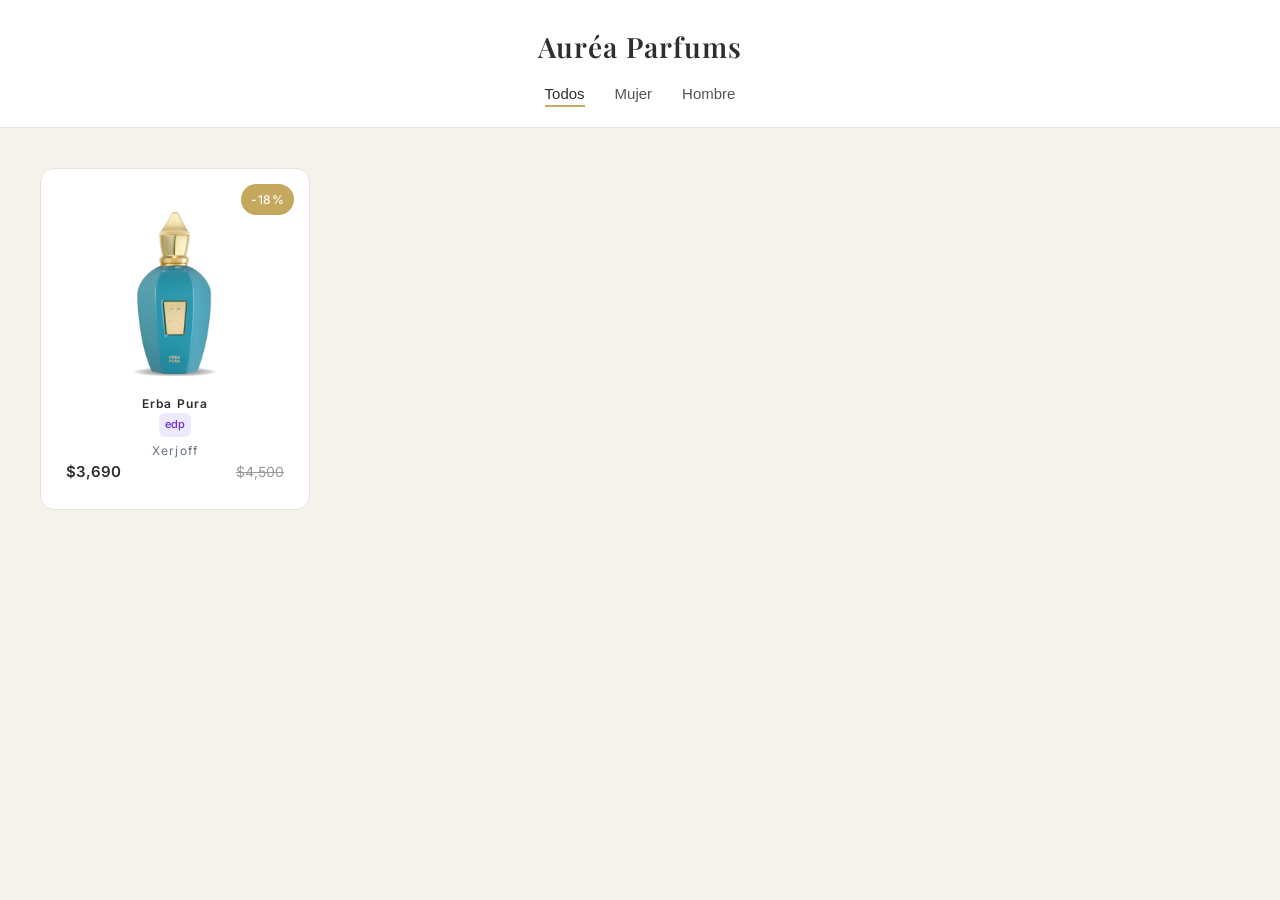
==== index.html @ f48a86f5 ":memo:Primer despliegue" ====
<!DOCTYPE html>
<html lang="es">
<head>
    <meta charset="UTF-8">
    <meta name="viewport" content="width=device-width, initial-scale=1.0">
    <title>Auréa Parfums</title>

    <!-- Google Fonts -->
    <link href="https://fonts.googleapis.com/css2?family=Playfair+Display:wght@500;600&family=Inter:wght@300;400;500&display=swap" rel="stylesheet">

    <link rel="stylesheet" href="style.css">
</head>
<body>

    <!-- NAVBAR -->
    <header class="navbar">
        <div class="logo">
            <h1>Auréa Parfums</h1>
        </div>

        <nav class="filters">
            <button class="filter-btn active" data-filter="all">Todos</button>
            <button class="filter-btn" data-filter="mujer">Mujer</button>
            <button class="filter-btn" data-filter="hombre">Hombre</button>
        </nav>
    </header>

    <!-- CONTENIDO PRINCIPAL -->
    <main class="container">

        <section class="perfume-grid" id="perfumeGrid">

            <!-- Card ejemplo (luego se generarán dinámicamente) -->
            <a href="perfume.html?id=1" class="perfume-card" data-genero="mujer">
                
                <div class="image-container">
                    <img src="assets/img/ejemplo.png" alt="Nombre del perfume">
                </div>

                <div class="perfume-info">
                    <h3 class="perfume-name">Erba Pura</h3>

                    <div class="price-container">
                        <span class="final-price">$3,690</span>
                        <span class="original-price">$4,500</span>
                    </div>
                </div>
            </a>
        </section>
    </main>

    <button id="adminToggle" class="admin-toggle">+</button>

    <div id="adminModal" class="admin-modal">
        <div class="admin-modal-content">
            <span class="close-admin">&times;</span>
            <h4>AGREGAR PERFUME</h4>

            <form id="adminForm">

            <!-- ===== BLOQUE CAMPOS PRINCIPALES ===== -->
            <div class="admin-top-grid">

                <input type="text" id="adminMarca" placeholder="Marca" required>

                <input type="text" id="adminNombre" placeholder="Nombre del perfume" required>

                <select id="adminSubtitulo">
                    <option value="">Sin subtítulo</option>
                    <option value="EDT">Eau de Toilette</option>
                    <option value="EDP">Eau de Parfum</option>
                    <option value="Parfum">Parfum</option>
                    <option value="Intense">Intense</option>
                </select>

                <div class="admin-image-field">
                    <label>Imagen del perfume</label>

                    <button type="button" id="openImageSelector" class="image-select-btn">
                        Seleccionar imagen
                    </button>

                    <div id="selectedImagePreview" class="selected-image-preview"></div>

                    <input type="hidden" id="adminImagen" required>
                </div>

                <div id="imageSelectorModal" class="image-selector-modal">
                    <div class="image-selector-content">
                        <span class="close-image-selector">&times;</span>
                        <h4>Seleccionar Imagen</h4>
                        <div id="adminImageGrid" class="admin-image-grid"></div>
                    </div>
                </div>



                <select id="adminGenero" required>
                    <option value="mujer">Mujer</option>
                    <option value="hombre">Hombre</option>
                    <option value="unisex">Unisex</option>
                </select>

                <input type="number" id="adminPrecioOriginal" placeholder="Precio original" required>

                <input type="number" id="adminPrecioFinal" placeholder="Precio descuento" required>

                <input type="text" id="adminDescuento" placeholder="% descuento" readonly>

            </div>


            <!-- ===== BLOQUE NOTAS ===== -->
            <div class="admin-notas-block">

                <div class="notas-admin-section">
                    <h3>Notas de Salida</h3>
                    <div class="tag-container" data-tipo="salida"></div>
                    <input type="text" class="tag-input" data-tipo="salida" placeholder="Buscar nota...">
                    <div class="tag-dropdown" data-tipo="salida"></div>
                </div>

                <div class="notas-admin-section">
                    <h3>Notas de Corazón</h3>
                    <div class="tag-container" data-tipo="corazon"></div>
                    <input type="text" class="tag-input" data-tipo="corazon" placeholder="Buscar nota...">
                    <div class="tag-dropdown" data-tipo="corazon"></div>
                </div>

                <div class="notas-admin-section">
                    <h3>Notas de Fondo</h3>
                    <div class="tag-container" data-tipo="fondo"></div>
                    <input type="text" class="tag-input" data-tipo="fondo" placeholder="Buscar nota...">
                    <div class="tag-dropdown" data-tipo="fondo"></div>
                </div>

            </div>


            <!-- ===== BLOQUE USO ===== -->
            <div class="uso-admin-section">
                <h4>Cuándo usarlo</h4>
                <div class="uso-admin-grid" id="usoAdminGrid"></div>
            </div>

            <button type="submit">Guardar</button>

        </form>

        </div>
    </div>

    <script src="data/iconsUso.js"></script>
    <script src="data/notas.js"></script>
    <script src="data/perfumes.js"></script>
    <script src="data/imagenes.js"></script>
    <script src="script.js"></script>

</body>
</html>
---- style.css ----
/* ===== RESET BÁSICO ===== */
* {
    margin: 0;
    padding: 0;
    box-sizing: border-box;
}

body {
    font-family: 'Inter', sans-serif;
    background-color: #F5F1EB;
    color: #2E2E2E;
    line-height: 1.6;
}

/* ===== NAVBAR ===== */
.navbar {
    background-color: #FFFFFF;
    padding: 25px 0;
    text-align: center;
    border-bottom: 1px solid #E8E2D9;
}

.logo h1 {
    font-family: 'Playfair Display', serif;
    font-weight: 600;
    font-size: 28px;
    letter-spacing: 1px;
    margin-bottom: 15px;
}

/* ===== FILTROS ===== */
.filters {
    display: flex;
    justify-content: center;
    gap: 30px;
}

.filter-btn {
    background: none;
    border: none;
    font-size: 15px;
    font-weight: 400;
    color: #555;
    cursor: pointer;
    position: relative;
    transition: all 0.3s ease;
}

.filter-btn::after {
    content: "";
    position: absolute;
    width: 0%;
    height: 1.5px;
    left: 0;
    bottom: -5px;
    background-color: #C6A75E;
    transition: width 0.3s ease;
}

.filter-btn:hover::after,
.filter-btn.active::after {
    width: 100%;
}

.filter-btn.active {
    color: #2E2E2E;
}

/* ===== CONTENEDOR PRINCIPAL ===== */
.container {
    max-width: 1400px;
    margin: 40px 0px 90px 0px;
    padding: 0 40px;
}

/* ===== GRID ===== */
.perfume-grid {
    display: grid;
    grid-template-columns: repeat(4, 1fr);
    gap: 40px;
}

/* ===== CARD ===== */
.perfume-card {
    background-color: #FFFFFF;
    border: 1px solid #E8E2D9;
    border-radius: 14px;
    text-decoration: none;
    color: inherit;
    padding: 25px;
    transition: all 0.3s ease;
    display: flex;
    flex-direction: column;
    justify-content: space-between;
    
}
.perfume-card {
    position: relative;
}
/* ===== ETIQUETA DESCUENTO ===== */

.discount-badge {
    position: absolute;
    top: 15px;
    right: 15px;
    background-color: #C6A75E;
    color: white;
    font-size: 12px;
    font-weight: 500;
    padding: 6px 10px;
    border-radius: 20px;
    letter-spacing: 0.5px;
}

.perfume-card:hover {
    transform: translateY(-5px);
    box-shadow: 0 10px 25px rgba(0, 0, 0, 0.05);
}

/* ===== IMAGEN ===== */
.image-container {
    display: flex;
    justify-content: center;
    align-items: center;
    margin-bottom: 0px;
    height: 200px;
}

.image-container img {
    max-height: 100%;
    max-width: 100%;
    object-fit: contain;
}

/* ===== INFO ===== */
.perfume-info {
    text-align: center;
}

.perfume-name {
    font-family: 'Inter',san serif;
    font-size: 12px;
    margin-bottom: 0px;
    letter-spacing: 1.2px;
}

/* ===== PRECIOS ===== */
.price-container {
    display: flex;
    justify-content: space-between;
    align-items: center;
    font-size: 15px;
}

.final-price {
    font-weight: 600;
    color: #2E2E2E;
}

.original-price {
    text-decoration: line-through;
    color: #999;
    font-size: 14px;
}

/* ===== RESPONSIVE ===== */

/* Tablet */
@media (max-width: 1024px) {
    .perfume-grid {
        grid-template-columns: repeat(2, 1fr);
    }
}

/* Celular */
@media (max-width: 600px) {
    .container {
        padding: 0 20px;
    }

    .perfume-grid {
        grid-template-columns: repeat(2, 1fr);
        gap: 20px;
    }

    .image-container {
        height: 160px;
    }
}

/* ===== DETALLE PERFUME ===== */

/* ===== NUEVO LAYOUT DETALLE ===== */

.detail-layout {
    display: grid;
    grid-template-columns: 1fr 1.2fr;
    gap: 10px;
    align-items: start;
}

/* Columna izquierda */
.detail-left {
    display: flex;
    flex-direction: column;
    align-items: center;
}

/* Imagen */
.detail-image img {
    max-width: 100%;
    max-height: 420px;
    object-fit: contain;
}

/* Nombre y precio debajo */
.detail-basic {
    text-align: center;
    margin-top: 30px;
}
.detail-main-line {
    display: flex;
    align-items: center;
    gap: 12px;
    justify-content: center;
}

.detail-sub {
    font-size: 13px;
    padding: 4px 8px;
    border-radius: 8px;
    background: #EDE9FE;
    color: #6D28D9;
    font-weight: 500;
}

.detail-brand {
    font-size: 14px;
    color: #6B7280;
    margin-top: 6px;
    letter-spacing: 1.1px;
}

.detail-basic h2 {
    font-family: 'Inter', sans-serif;
    font-size: 24px;
    margin-bottom: 3px;
    letter-spacing: 1.1px;
}

.detail-prices {
    display: flex;
    justify-content: center;
    gap: 15px;
}

/* Columna derecha */
.detail-right {
    display: flex;
    flex-direction: column;
}

@media (max-width: 1024px) {
    .detail-layout {
        grid-template-columns: 1fr;
        gap: 10px;
    }

    .detail-left {
        align-items: center;
    }
}

.detail-image {
    display: flex;
    justify-content: center;
}

.detail-image img {
    max-width: 100%;
    max-height: 450px;
    object-fit: contain;
}

.detail-info h2 {
    font-family: 'Playfair Display', serif;
    font-size: 28px;
    margin-bottom: 20px;
}

.detail-prices {
    display: flex;
    align-items: center;
    gap: 10px;
    margin-bottom: 0px;
}

.detail-final {
    font-size: 24px;
    font-weight: 600;
}

.detail-original {
    text-decoration: line-through;
    color: #999;
    font-weight: 600;
    margin-top: 10px;
}

.detail-discount {
    color: #C6A75E;
    font-weight: 500;
    margin-top: 10px;
    margin-bottom: 0px;
}

.detail-section {
    margin-top: 0px;
}

.detail-section h4 {
    display: flex;
    align-items: center;
    justify-content: center;
    text-align: center;
    gap: 5px;

    font-family: 'Inter', sans-serif;
    font-weight: 600;
    font-size: 14px;
    letter-spacing: 2px;
    text-transform: uppercase;
    color: #2E2E2E;

    margin: 25px 0 10px 0;
}

/* Base líneas */
.detail-section h4::before,
.detail-section h4::after {
    content: "";
    flex: 0 0 120px;
    height: 5px;
    position: relative;
}

/* LADO IZQUIERDO */
.detail-section h4::before {
    background: linear-gradient(
        to left,
        #C6A75E,
        rgba(198, 167, 94, 0)
    );

    clip-path: polygon(
        0% 50%,   /* punta */
        100% 0%,
        100% 0%,
        100% 100%,
        10% 100%
    );
}

/* LADO DERECHO */
.detail-section h4::after {
    background: linear-gradient(
        to right,
        #C6A75E,
        rgba(198, 167, 94, 0)
    );

    clip-path: polygon(
        100% 50%,  /* punta */
        0% 0%,
        0% 0%,
        0% 100%,
        90% 100%
    );

}



/* RESPONSIVE DETALLE */

@media (max-width: 1024px) {
    .detail-grid {
        grid-template-columns: 1fr;
        gap: 40px;
    }

    .detail-image img {
        max-height: 350px;
    }
}

/* ===== ADMIN ===== */

.admin-form-container {
    max-width: 600px;
    margin: auto;
    background: #FFFFFF;
    padding: 40px;
    border-radius: 14px;
    border: 1px solid #E8E2D9;
}

.admin-form {
    display: flex;
    flex-direction: column;
    gap: 20px;
}

.form-group {
    display: flex;
    flex-direction: column;
    gap: 8px;
}

.form-group label {
    font-size: 14px;
    color: #555;
}

.form-group input,
.form-group select {
    padding: 10px;
    border-radius: 8px;
    border: 1px solid #DDD;
    font-family: 'Inter', sans-serif;
}

.admin-btn {
    margin-top: 10px;
    padding: 12px;
    background-color: #C6A75E;
    border: none;
    border-radius: 8px;
    color: white;
    font-weight: 500;
    cursor: pointer;
    transition: 0.3s ease;
}

.admin-btn:hover {
    opacity: 0.85;
}

.admin-card-controls {
    position: absolute;
    top: 8px;
    right: 8px;
    display: flex;
    gap: 6px;
}

.admin-card-controls button {
    background: rgba(0,0,0,0.6);
    color: white;
    border: none;
    border-radius: 6px;
    padding: 4px 6px;
    cursor: pointer;
    font-size: 12px;
    transition: 0.2s ease;
}

.admin-card-controls button:hover {
    background: #8B5CF6;
}

/*==============  IMAGENES EN EL SELECTOR DE AGREGAR PERFUME  =============*/


.admin-image-item {
    border: 2px solid transparent;
    border-radius: 12px;
    overflow: hidden;
    cursor: pointer;
    transition: 0.2s ease;
}

.admin-image-item img {
    width: 100%;
    height: 90px;
    object-fit: contain;
    background: #F9FAFB;
    padding: 0px 3px 0 3px;
}

.admin-image-item:hover {
    transform: scale(1.05);
}

.admin-image-item.selected {
    border: 2px solid #8B5CF6;
}
.admin-image-field {
    grid-column: span 3;
    display: flex;
    flex-direction: column;
    gap: 10px;
}

.image-select-btn {
    padding: 10px 20px;
    border-radius: 8px;
    border: 1px solid #C084FC;
    background: white;
    cursor: pointer;
    transition: 0.2s ease;
}

.image-select-btn:hover {
    background: #F3E8FF;
}

.selected-image-preview img {
    height: 80px;
    object-fit: contain;
    margin-top: 5px;
}

/* Modal selector */
.image-selector-modal {
    display: none;
    position: fixed;
    inset: 0;
    background: rgba(0,0,0,0.6);
    justify-content: center;
    align-items: center;
    z-index: 1000;
}

.image-selector-content {
    background: white;
    padding: 30px;
    width: 700px;
    max-width: 95%;
    border-radius: 16px;
    max-height: 80vh; 
}


.admin-image-grid {
    display: grid;
    grid-template-columns: repeat(auto-fill, minmax(100px, 1fr));
    margin-top: 15px;
    overflow-y: auto;       /* scroll vertical */
    max-height: 60vh;       /* altura interna */
    padding-right: 6px;     /* espacio para scrollbar */
}


.admin-image-item {
    border: 2px solid transparent;
    border-radius: 12px;
    overflow: hidden;
    cursor: pointer;
    text-align: center;
}

.admin-image-item img {
    width: 100%;
    height: 90px;
    object-fit: contain;
}

.admin-image-item span {
    font-size: 11px;
    display: block;
    margin-bottom: 5px;
}

.admin-image-item.selected {
    border-color: #8B5CF6;
}


/* ===== NOTAS GRID ===== */

.notes-grid {
    display: flex;
    flex-wrap: wrap;
    gap: 0px;
    margin-top: 0px;
    justify-content: center;
}


.note-item {
    display: inline-flex;
    flex-direction: column;
    align-items: center;
    gap: 8px;
    padding: 5px;
}

.note-item img {
    width: 50px;
    height: 50px;
    object-fit: contain;
    border-radius: 10%;
    border: 1px solid transparent;
    transition: all 0.3s ease;
    box-shadow: 0 2px 5px rgba(12, 12, 12, 0.26);
}

.note-item span {
    font-size: 13px;
    color: #555;
}

/* Hover elegante solo en la imagen */
.note-item img:hover {
    border: 1px solid #f0ac54;
    transform: scale(1.08); 
}
.note-item img:hover + span {
    color: #f0ac54;
}

/* ===== CUANDO USARLO CON BARRA ===== */

.uso-grid {
    display: flex;
    flex-wrap: wrap;
    gap: 15px 0px;
    margin-top: 20px;
    justify-content: center;
}

.uso-item {
    display: flex;
    flex-direction: column;
    align-items: center;
    gap: 6px;
    width: 70px;
}


/* Texto */
.uso-item span {
    font-size: 12px;
    color: #474747;
}

/* Barra */
.uso-bar {
    width: 69%;
    height: 7.9px;
    background: #cccccc;
    border-radius: 10px;
    overflow: hidden;
}

.uso-fill {
    height: 100%;
    border-radius: 10px;
    transition: width 0.4s ease;
}

/* COLORES POR TIPO */
/* ÍCONO INACTIVO */
.uso-item svg {
    width: 30px;
    height: 30px;
    stroke: #B5B5B5;
    stroke-width: 2;
    transition: all 0.3s ease;
}

/* ÍCONO ACTIVO POR TIPO */
.uso-item.activo.primavera svg { stroke: #6BBF59; }
.uso-item.activo.verano svg { stroke: #f44730; }
.uso-item.activo.otono svg { stroke: #ec8f24; }
.uso-item.activo.invierno svg { stroke: #3fc4e6; }
.uso-item.activo.dia svg { stroke: #f8ae0f; }
.uso-item.activo.noche svg { stroke: #32405e; }

/* BARRAS SIEMPRE CON COLOR */
.uso-item.primavera .uso-fill { background: #6BBF59; }
.uso-item.verano .uso-fill { background: #f44730; }
.uso-item.otono .uso-fill { background: #ec8f24; }
.uso-item.invierno .uso-fill { background: #3fc4e6; }
.uso-item.dia .uso-fill { background: #f8ae0f; }
.uso-item.noche .uso-fill { background: #32405e; }

/* ADMIN ADMIN*/
.admin-toggle {
    position: fixed;
    bottom: 25px;
    right: 25px;
    width: 55px;
    height: 55px;
    border-radius: 50%;
    background: #C6A75E;
    color: white;
    font-size: 28px;
    border: none;
    cursor: pointer;
    display: none;
    box-shadow: 0 8px 20px rgba(0,0,0,0.15);
    transition: 0.3s ease;
}

.admin-toggle:hover {
    transform: scale(1.1);
}

.admin-modal {
    display: none;
    position: fixed;
    inset: 0;
    background: rgba(0,0,0,0.5);
    justify-content: center;
    align-items: center;
    z-index: 999;
}

.admin-modal-content {
    background: #ffffff;
    padding: 50px 60px;
    width: 900px;
    max-width: 95%;
    max-height: 92vh;
    overflow-y: auto;
    border-radius: 20px;
    position: relative;
    box-shadow: 0 30px 80px rgba(0,0,0,0.2);
}
.admin-modal-content h4 {
    font-family: 'Inter', sans-serif;
    font-weight: 600;
    font-size: 14px;
    letter-spacing: 2px;
    margin-bottom: 10px;
    text-align: center;
    color: #374151;
    padding-bottom: 6px;
    border-bottom: 1.5px solid #b7b7ce;
}
.notas-admin-section h3,
.uso-admin-section h4 {
    font-family: 'Inter', sans-serif;
    font-weight: 600;
    font-size: 13px;
    letter-spacing: 1.5px;
    text-transform: uppercase;
    text-align: center;
    margin-top: 10px;
    color: #374151;
}
.notas-admin-section h4,
.notas-admin-section h3 {
    padding-bottom: 6px;
    border-bottom: 1.5px solid #b7b7ce;
}


#adminForm input,
#adminForm select {
    padding: 14px 16px;
    border-radius: 12px;
    border: 1px solid #E5E7EB;
    font-family: 'Inter', sans-serif;
    font-size: 14px;
    transition: all 0.3s ease;
    background: #F9FAFB;
}

#adminForm input:focus,
#adminForm select:focus {
    outline: none;
    border: 1px solid #C084FC;
    box-shadow: 0 0 0 3px rgba(192,132,252,0.2);
    background: #ffffff;
}
#adminForm button {
    grid-column: span 2;
    justify-self: center;
    width: auto;
    padding: 12px 32px;
    border-radius: 30px;
    background: linear-gradient(135deg, #8B5CF6, #C084FC);
    border: none;
    color: white;
    font-weight: 600;
    font-size: 14px;
    cursor: pointer;
    transition: 0.3s ease;
}
/* ===============================
   FORM GENERAL
================================ */

#adminForm {
    display: flex;
    flex-direction: column;
}

/* ===============================
   BLOQUE SUPERIOR (3 COLUMNAS)
================================ */
.perfume-title-block {
    text-align: center;
}

.perfume-main-line {
    display: flex;
    justify-content: center;
    align-items: center;
    gap: 0px;
    flex-direction: column;
}

.perfume-name {
    font-size: 12px;
    font-weight: 600;
}

.perfume-sub {
    font-size: 11px;
    padding: 3px 6px;
    border-radius: 6px;
    background: #EDE9FE;
    color: #6D28D9;
    font-weight: 500;
}

.perfume-brand {
    font-size: 12px;
    color: #6B7280;
    margin-top: 4px;
    letter-spacing: 1.2px;
}

.admin-top-grid {
    display: grid;
    grid-template-columns: repeat(3, 1fr);
    gap: 20px 30px;
}

/* Inputs elegantes */
#adminForm input,
#adminForm select {
    padding: 14px 16px;
    border-radius: 12px;
    border: 1px solid #E5E7EB;
    font-family: 'Inter', sans-serif;
    font-size: 14px;
    transition: all 0.3s ease;
    background: #F9FAFB;
}

#adminForm input:focus,
#adminForm select:focus {
    outline: none;
    border: 1px solid #C084FC;
    box-shadow: 0 0 0 3px rgba(192,132,252,0.2);
    background: #ffffff;
}

/* ===============================
   BLOQUE NOTAS (3 COLUMNAS)
================================ */

.admin-notas-block {
    display: flex;
    gap: 15px;
}

.notas-admin-section {
    flex: 1;
    display: flex;
    flex-direction: column;
    gap: 8px;
}

/* ===============================
   BLOQUE USO
================================ */

.uso-admin-section {
    display: flex;
    flex-direction: column;
    gap: 15px;
}

/* ===============================
   BOTÓN
================================ */

#adminForm button {
    align-self: center;
    padding: 12px 32px;
    border-radius: 30px;
    background: linear-gradient(135deg, #8B5CF6, #C084FC);
    border: none;
    color: white;
    font-weight: 600;
    font-size: 14px;
    cursor: pointer;
    transition: 0.3s ease;
}

#adminForm button:hover {
    transform: translateY(-2px);
    box-shadow: 0 10px 25px rgba(139,92,246,0.3);
}

/* ===============================
   RESPONSIVE
================================ */

@media (max-width: 950px) {

    .admin-top-grid {
        grid-template-columns: 1fr;
    }

    .admin-notas-block {
        flex-direction: column;
    }

}


.close-admin {
    position: absolute;
    top: 15px;
    right: 20px;
    cursor: pointer;
    font-size: 20px;
}

/* TAGS PARA AGREGAR PERFUMES*/
.notas-admin-section {
    margin-top: 15px;
}

.tag-container {
    display: flex;
    flex-wrap: wrap;
    gap: 8px;
    margin-bottom: 8px;
}

.tag {
    background: #8B5CF6;
    color: white;
    padding: 6px 12px;
    border-radius: 50px;
    font-size: 12px;
    display: flex;
    align-items: center;
    gap: 6px;
    transition: 0.2s ease;
}


.tag span {
    cursor: pointer;
    font-weight: bold;
}

.tag-input {
    width: 100%;
    padding: 8px;
    border-radius: 6px;
    border: 1px solid #ddd;
}

.tag-dropdown {
    background: white;
    border: 1px solid #ddd;
    border-radius: 6px;
    max-height: 120px;
    overflow-y: auto;
    display: none;
    margin-top: 5px;
}

.tag-option {
    padding: 8px;
    cursor: pointer;
}

.tag-option:hover {
    background: #F5F1EB;
}

.uso-admin-grid {
    display: flex;
    flex-wrap: wrap;
    gap: 20px;
    margin-top: 0px;
    margin-bottom: 15px;
    justify-content: center;
}
.uso-admin-section {
    grid-column: span 2;
    margin-top: 15px;
}


.uso-admin-item {
    width: 90px;
    text-align: center;
}

.uso-admin-icon {
    cursor: pointer;
}

.uso-admin-icon svg {
    width: 30px;
    height: 30px;
    stroke: #B5B5B5;
    transition: 0.3s ease;
}

.uso-admin-icon.activo.primavera svg { stroke: #6BBF59; }
.uso-admin-icon.activo.verano svg { stroke: #f44730; }
.uso-admin-icon.activo.otono svg { stroke: #ec8f24; }
.uso-admin-icon.activo.invierno svg { stroke: #3fc4e6; }
.uso-admin-icon.activo.dia svg { stroke: #f8ae0f; }
.uso-admin-icon.activo.noche svg { stroke: #32405e; }

.uso-range {
    width: 100%;
    margin-top: 8px;
}
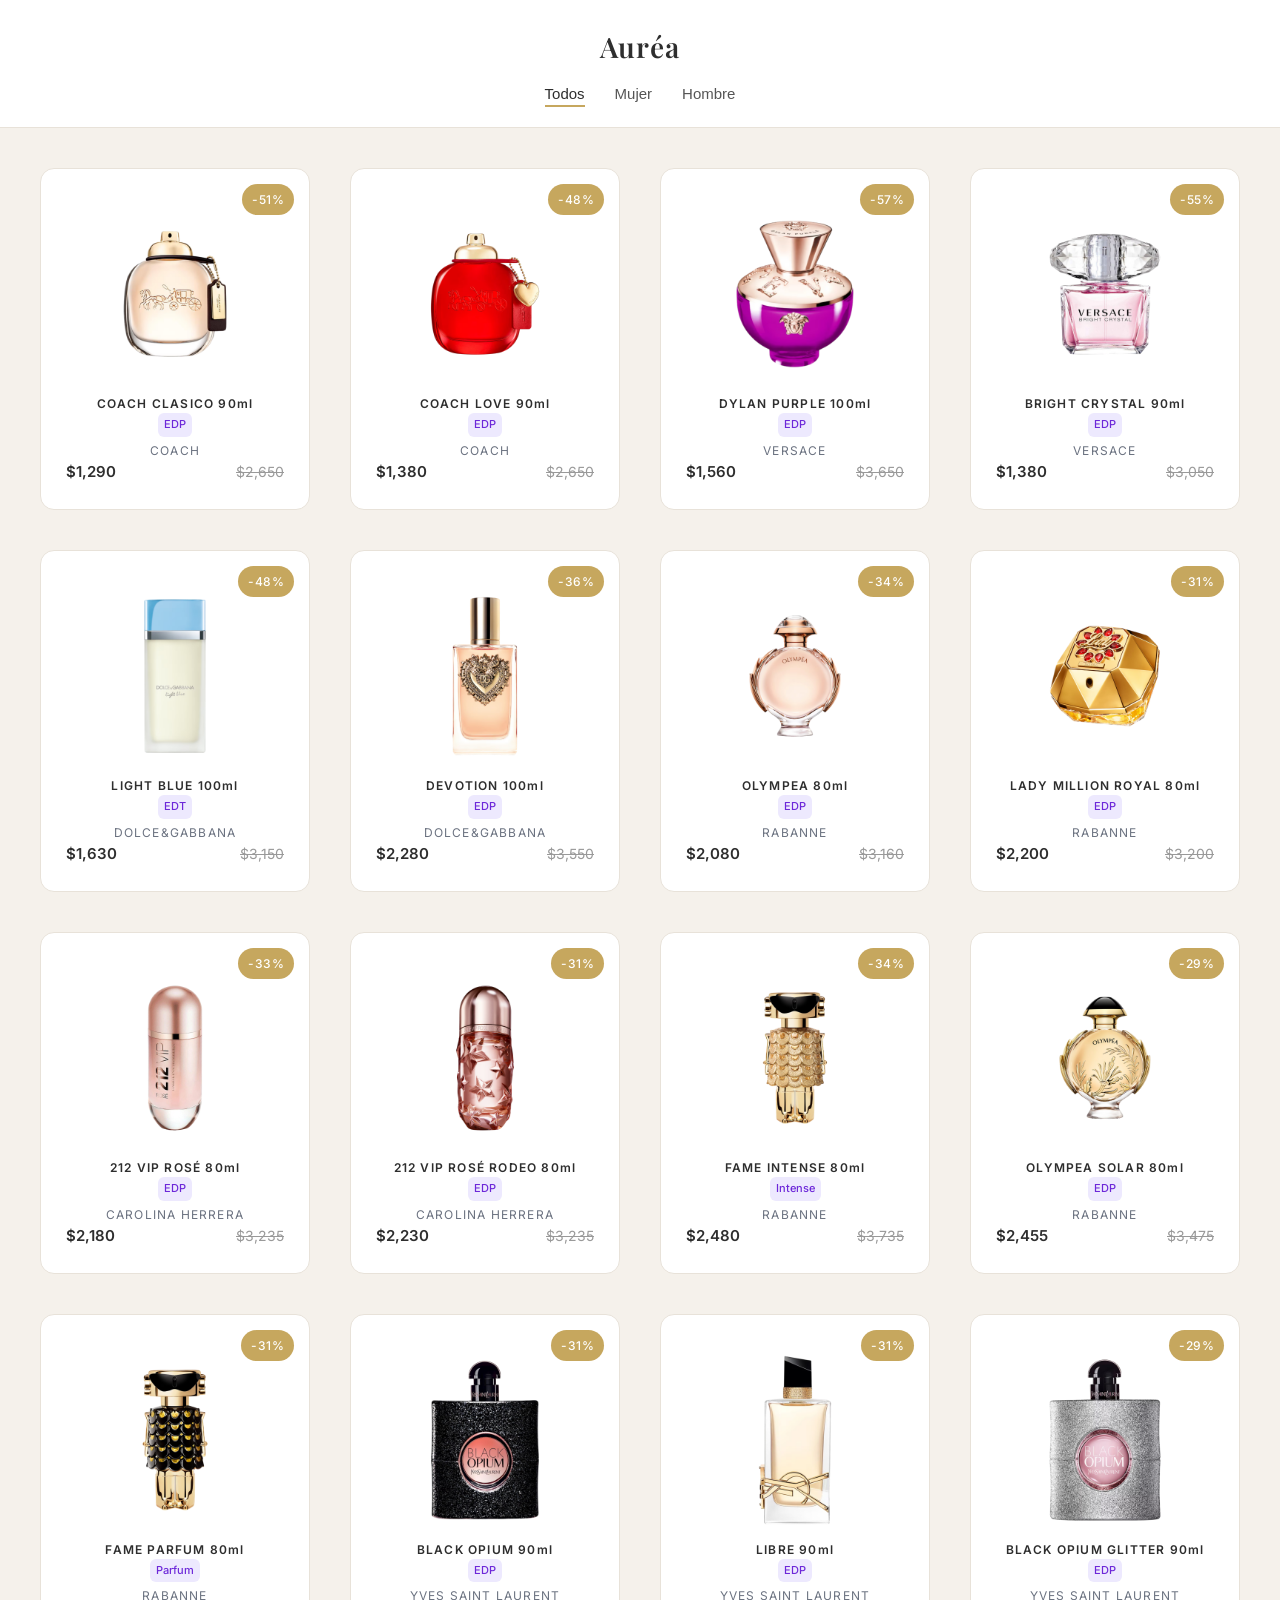
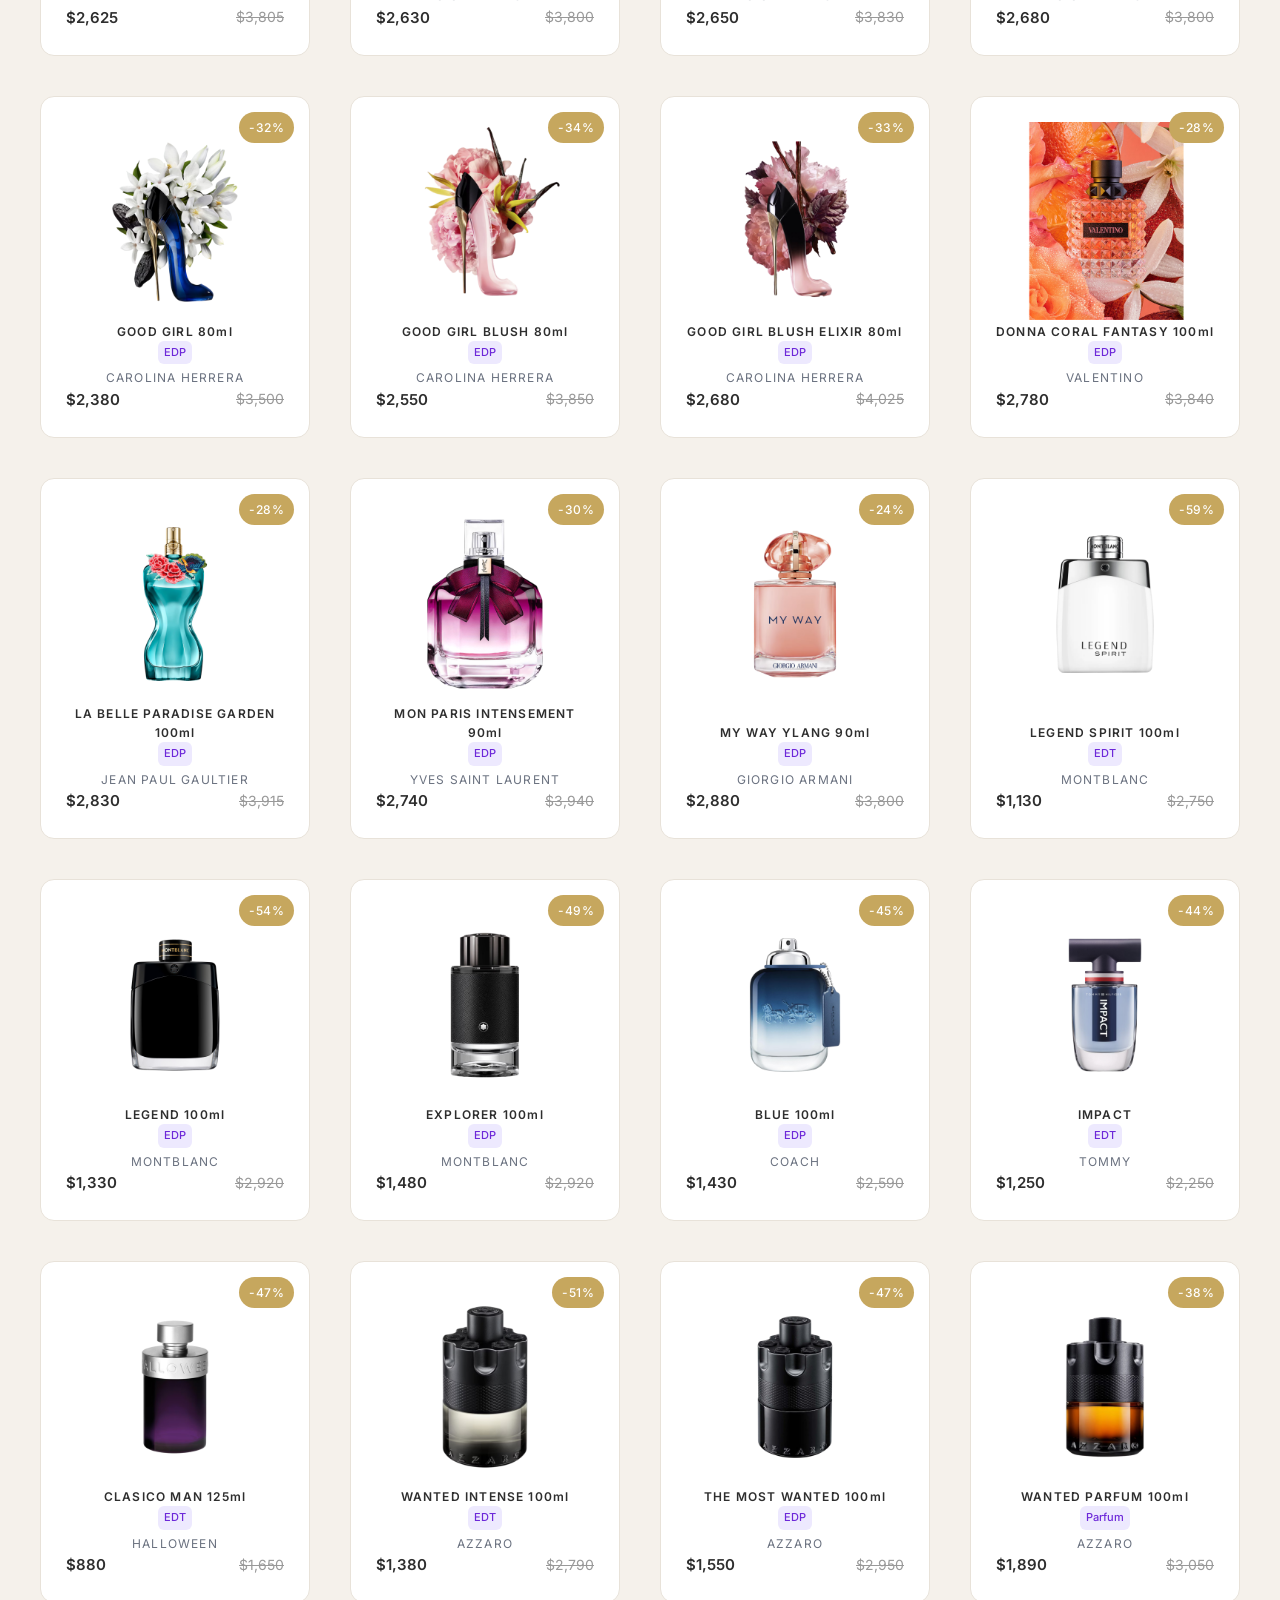
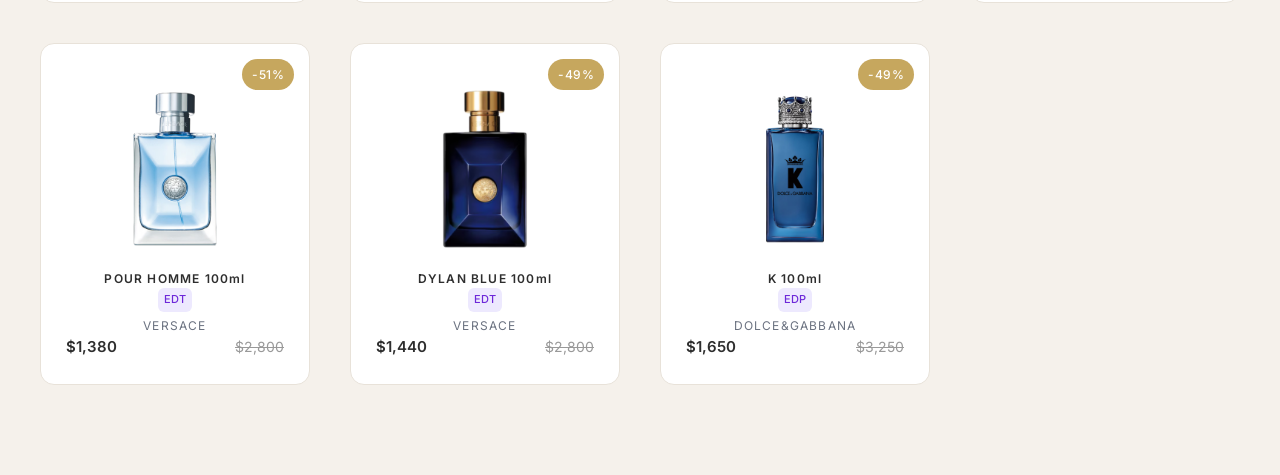
==== commit 160d58d4: ":memo:Lista perfumes actualizada" ====
--- a/index.html
+++ b/index.html
@@ -3,7 +3,7 @@
 <head>
     <meta charset="UTF-8">
     <meta name="viewport" content="width=device-width, initial-scale=1.0">
-    <title>Auréa Parfums</title>
+    <title>Auréa</title>
 
     <!-- Google Fonts -->
     <link href="https://fonts.googleapis.com/css2?family=Playfair+Display:wght@500;600&family=Inter:wght@300;400;500&display=swap" rel="stylesheet">
@@ -15,7 +15,7 @@
     <!-- NAVBAR -->
     <header class="navbar">
         <div class="logo">
-            <h1>Auréa Parfums</h1>
+            <h1>Auréa</h1>
         </div>
 
         <nav class="filters">
@@ -33,9 +33,7 @@
             <!-- Card ejemplo (luego se generarán dinámicamente) -->
             <a href="perfume.html?id=1" class="perfume-card" data-genero="mujer">
                 
-                <div class="image-container">
-                    <img src="assets/img/ejemplo.png" alt="Nombre del perfume">
-                </div>
+                
 
                 <div class="perfume-info">
                     <h3 class="perfume-name">Erba Pura</h3>
@@ -143,7 +141,15 @@
                 <div class="uso-admin-grid" id="usoAdminGrid"></div>
             </div>
 
-            <button type="submit">Guardar</button>
+            <div class="botones-guardar"> 
+                <button type="button" id="exportPerfumesBtn" class="export-btn">
+                    descargar lista perfumes
+                </button>
+
+                <button type="submit">Guardar</button>
+            </div>
+            
+
 
         </form>
 
--- a/style.css
+++ b/style.css
@@ -175,12 +175,12 @@
 /* Celular */
 @media (max-width: 600px) {
     .container {
-        padding: 0 20px;
+        padding: 0 10px;
     }
 
     .perfume-grid {
         grid-template-columns: repeat(2, 1fr);
-        gap: 20px;
+        gap: 10px;
     }
 
     .image-container {
@@ -197,6 +197,7 @@
     grid-template-columns: 1fr 1.2fr;
     gap: 10px;
     align-items: start;
+
 }
 
 /* Columna izquierda */
@@ -223,6 +224,7 @@
     align-items: center;
     gap: 12px;
     justify-content: center;
+    flex-direction: column;
 }
 
 .detail-sub {
@@ -243,7 +245,7 @@
 
 .detail-basic h2 {
     font-family: 'Inter', sans-serif;
-    font-size: 24px;
+    font-size: 18px;
     margin-bottom: 3px;
     letter-spacing: 1.1px;
 }
@@ -390,7 +392,7 @@
     }
 
     .detail-image img {
-        max-height: 350px;
+        max-height: 300px;
     }
 }
 
@@ -469,6 +471,27 @@
     background: #8B5CF6;
 }
 
+/* ================ DESCARGAR LISTA PERFUMES EN ADMINNNNNN ================*/
+.export-btn {
+    align-self: center;
+    padding: 10px 26px;
+    border-radius: 30px;
+    background: #1F2937;
+    color: white;
+    border: none;
+    cursor: pointer;
+    font-size: 13px;
+    transition: 0.3s ease;
+}
+
+.export-btn:hover {
+    background: #374151;
+}
+.botones-guardar {
+    display: flex;
+    justify-content: space-between;
+}
+
 /*==============  IMAGENES EN EL SELECTOR DE AGREGAR PERFUME  =============*/
 
 
@@ -583,7 +606,7 @@
     display: flex;
     flex-wrap: wrap;
     gap: 0px;
-    margin-top: 0px;
+    margin: 0px 50px 0px 50px;
     justify-content: center;
 }
 
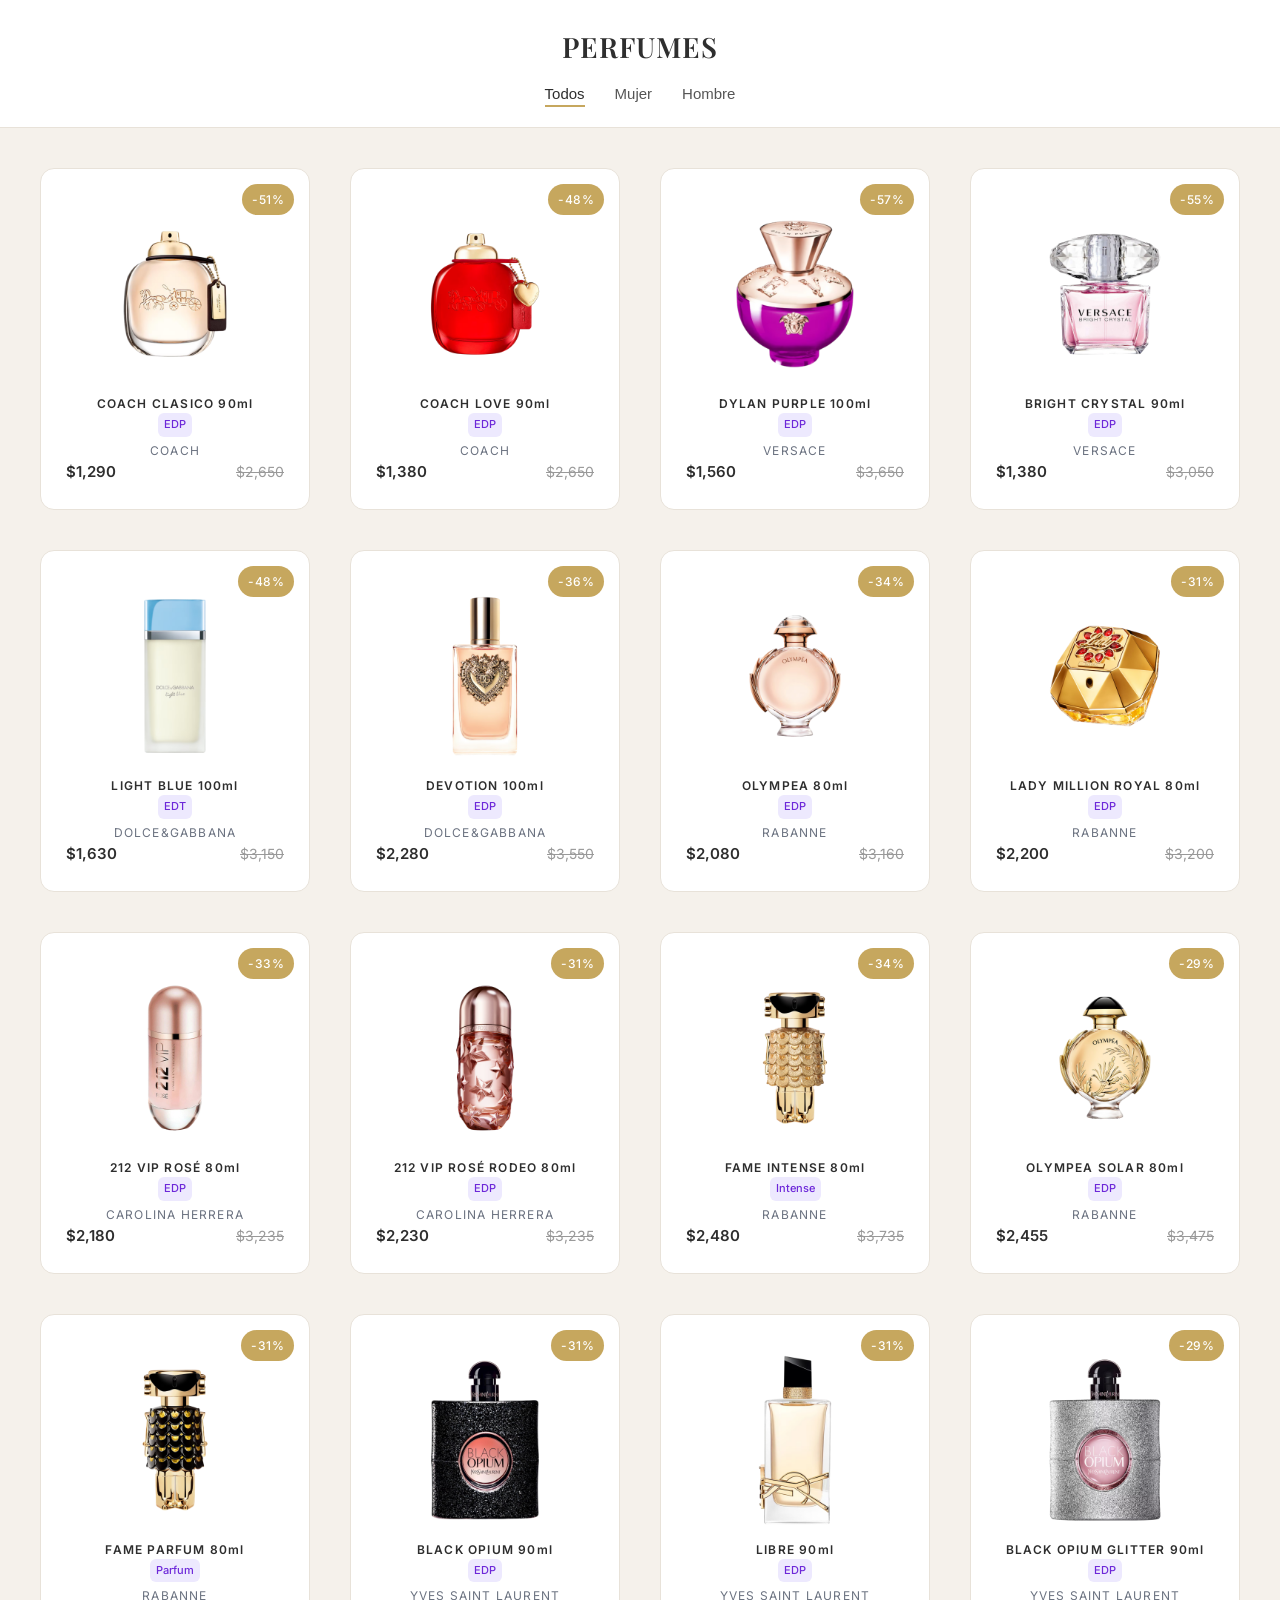
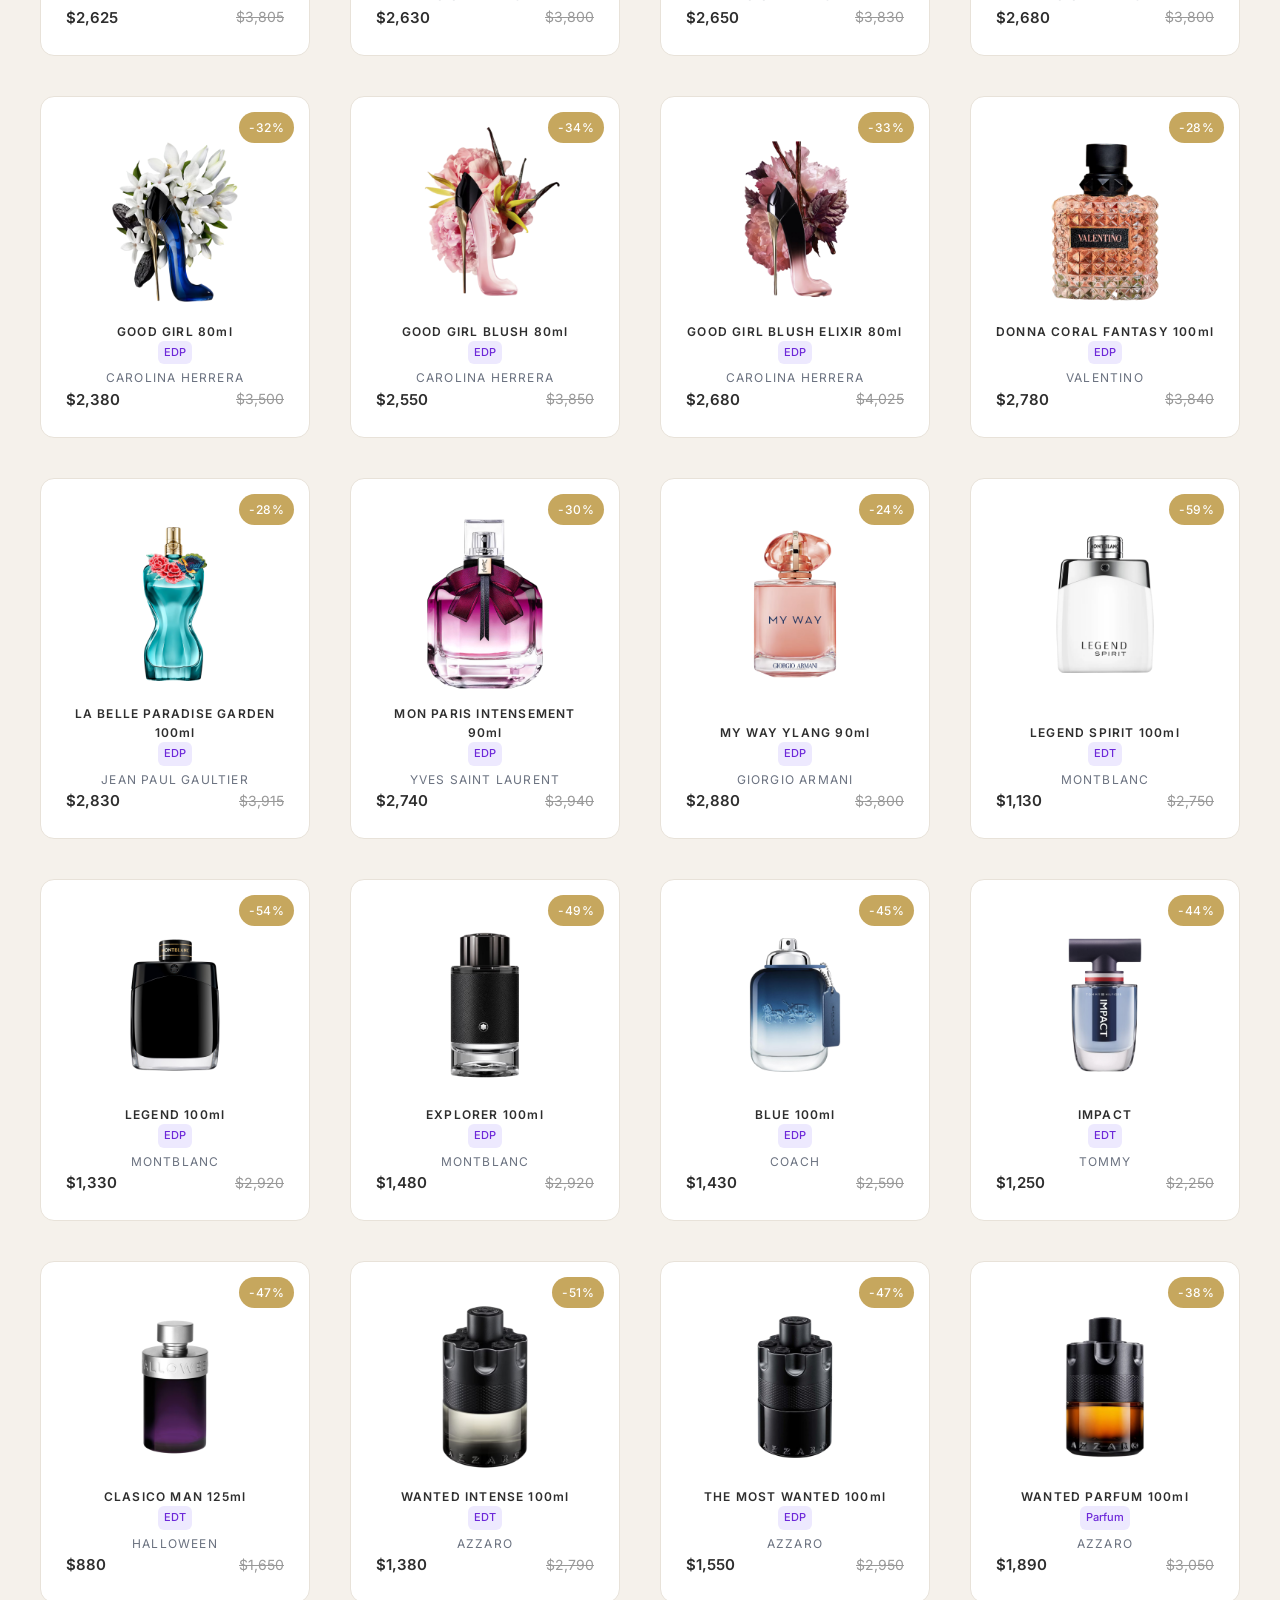
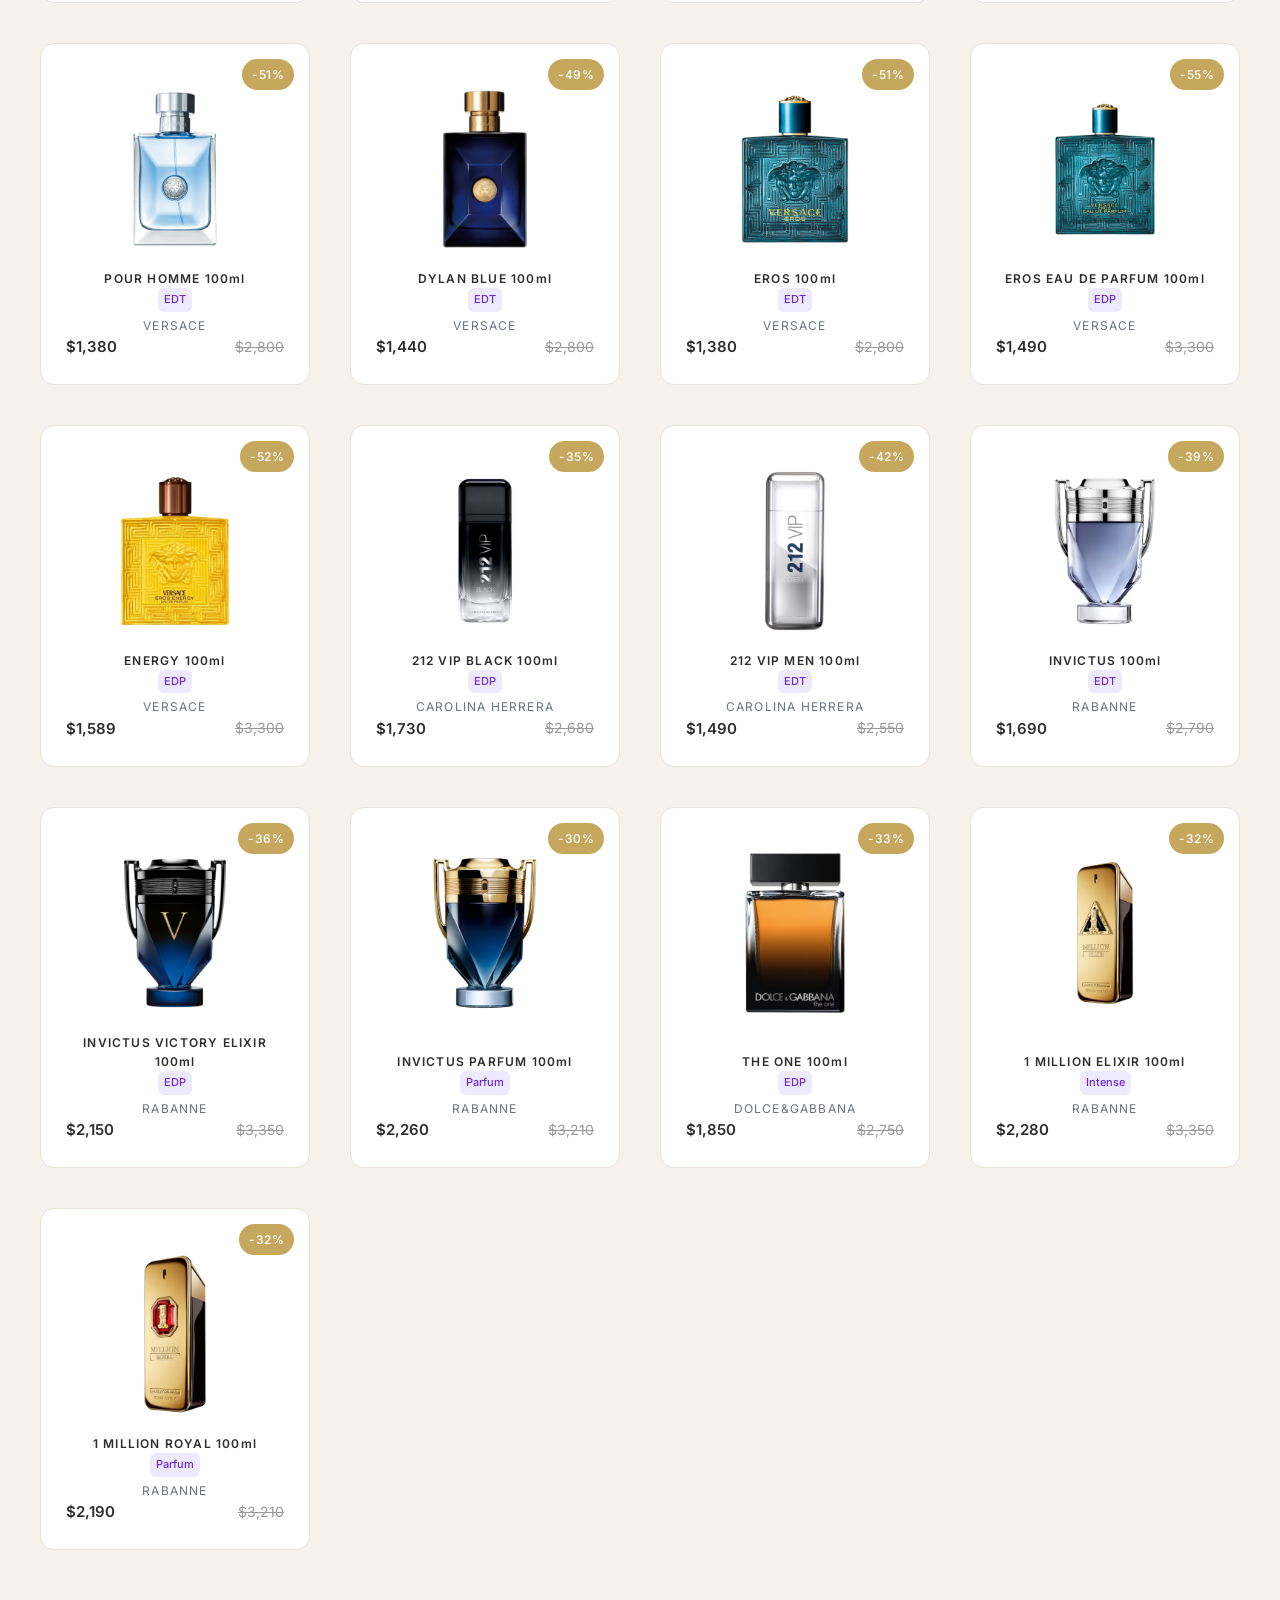
==== commit dcfe0d58: ":memo: 10 nuevos perfumes agregados" ====
--- a/index.html
+++ b/index.html
@@ -15,7 +15,7 @@
     <!-- NAVBAR -->
     <header class="navbar">
         <div class="logo">
-            <h1>Auréa</h1>
+            <h1>PERFUMES</h1>
         </div>
 
         <nav class="filters">
--- a/style.css
+++ b/style.css
@@ -670,7 +670,7 @@
 
 /* Barra */
 .uso-bar {
-    width: 69%;
+    width: 79%;
     height: 7.9px;
     background: #cccccc;
     border-radius: 10px;
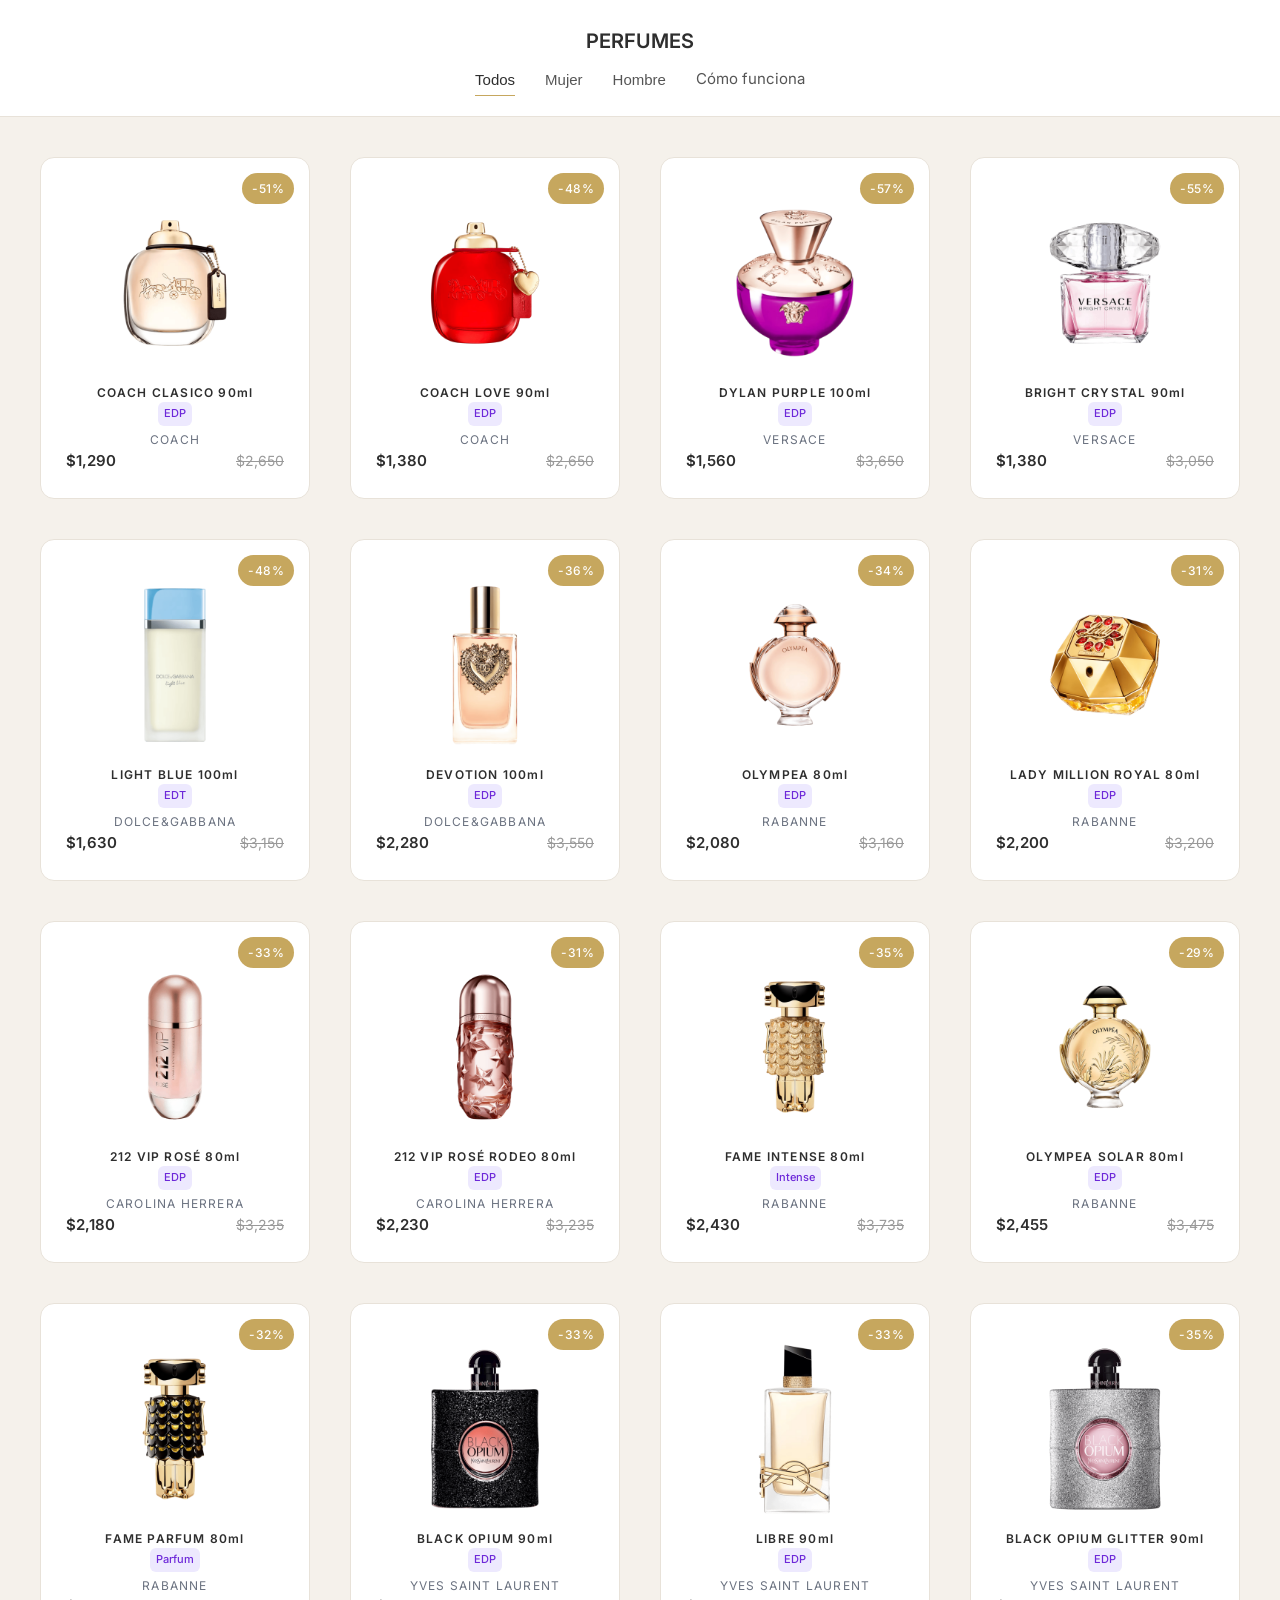
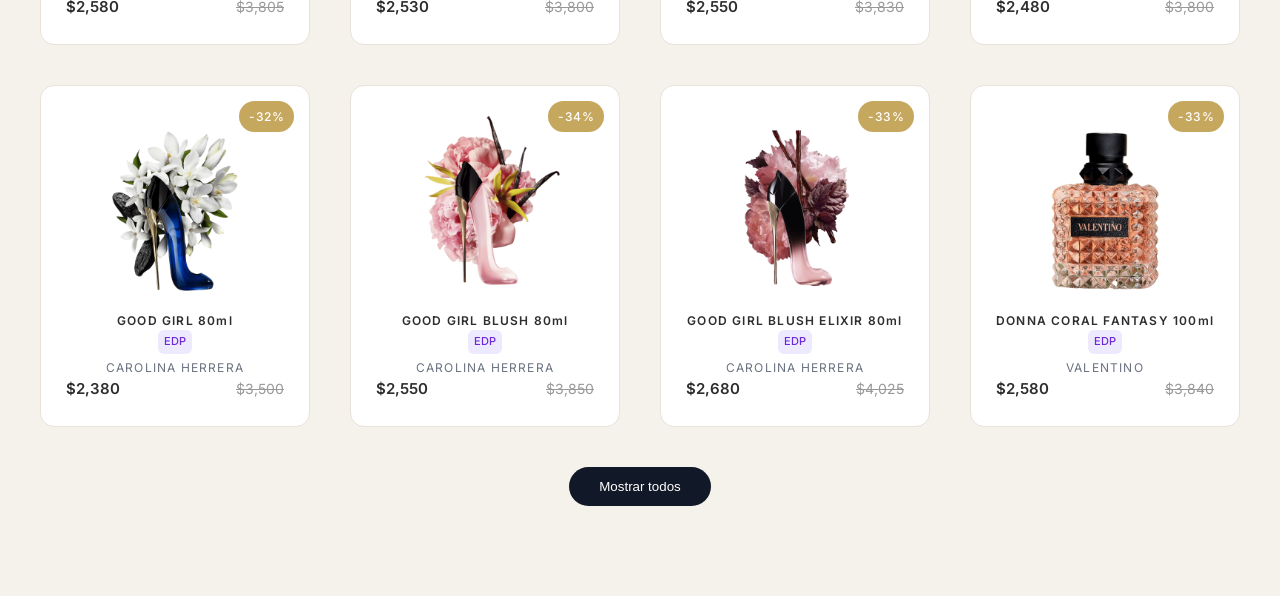
==== commit b15450c0: ":memo: vista terminada con funciones básicas" ====
--- a/index.html
+++ b/index.html
@@ -15,13 +15,14 @@
     <!-- NAVBAR -->
     <header class="navbar">
         <div class="logo">
-            <h1>PERFUMES</h1>
+            <a href="index.html" class="logo-link">PERFUMES</a>
         </div>
 
         <nav class="filters">
             <button class="filter-btn active" data-filter="all">Todos</button>
             <button class="filter-btn" data-filter="mujer">Mujer</button>
             <button class="filter-btn" data-filter="hombre">Hombre</button>
+            <a href="como-funciona.html" class="filter-btn">Cómo funciona</a>
         </nav>
     </header>
 
@@ -98,6 +99,10 @@
                     <option value="hombre">Hombre</option>
                     <option value="unisex">Unisex</option>
                 </select>
+                <select id="adminDisponible">
+                    <option value="true">Disponible</option>
+                    <option value="false">No disponible</option>
+                </select>
 
                 <input type="number" id="adminPrecioOriginal" placeholder="Precio original" required>
 
@@ -158,9 +163,23 @@
 
     <script src="data/iconsUso.js"></script>
     <script src="data/notas.js"></script>
-    <script src="data/perfumes.js"></script>
     <script src="data/imagenes.js"></script>
+    <script>
+        document.write(
+            '<script src="data/perfumes.js?v=' + Date.now() + '"><\/script>'
+        );
+    </script>
     <script src="script.js"></script>
+    <button id="scrollTopBtn" aria-label="Volver arriba">
+        <svg viewBox="0 0 24 24" width="20" height="20">
+            <path d="M12 19V5M12 5L5 12M12 5L19 12"
+                stroke="currentColor"
+                stroke-width="2"
+                stroke-linecap="round"
+                stroke-linejoin="round"/>
+        </svg>
+    </button>
+
 
 </body>
 </html>
--- a/style.css
+++ b/style.css
@@ -21,21 +21,97 @@
 }
 
 .logo h1 {
-    font-family: 'Playfair Display', serif;
+    font-family: 'Inter', sans-serif;
     font-weight: 600;
     font-size: 28px;
     letter-spacing: 1px;
     margin-bottom: 15px;
 }
+.nav-link-special {
+    padding: 8px 16px;
+    border-radius: 20px;
+    background: #F3E8FF;
+    color: #6D28D9;
+    font-weight: 500;
+    transition: 0.3s ease;
+}
+
+.nav-link-special:hover {
+    background: #8B5CF6;
+    color: white;
+}
+
+#mostrarMasBtn {
+    display: block;
+    margin: 40px auto;
+    padding: 12px 30px;
+    border-radius: 30px;
+    background: #111827;
+    color: white;
+    border: none;
+    cursor: pointer;
+    transition: 0.3s ease;
+}
+
+#mostrarMasBtn:hover {
+    background: #374151;
+}
+
+#scrollTopBtn {
+    position: fixed;
+    bottom: 30px;
+    left: 30px;
+    width: 52px;
+    height: 52px;
+    border-radius: 50%;
+    background: #C6A75E;
+    color: white;
+    border: none;
+    display: flex;
+    align-items: center;
+    justify-content: center;
+    cursor: pointer;
+    opacity: 0;
+    visibility: hidden;
+    transform: translateY(20px);
+    transition: all 0.4s ease;
+    box-shadow: 0 10px 25px rgba(198,167,94,0.35);
+    z-index: 999;
+}
+
+#scrollTopBtn.show {
+    opacity: 1;
+    visibility: visible;
+    transform: translateY(0);
+}
+
+#scrollTopBtn:hover {
+    transform: scale(1.08);
+    box-shadow: 0 15px 35px rgba(198,167,94,0.45);
+}
+.logo-link {
+    text-decoration: none;
+    color: inherit;
+    font-family: 'Inter',sans-serif;
+    font-weight: 600;
+    font-size: 20px;
+}
+
+.logo-link:hover {
+    opacity: 0.8;
+}
+
 
 /* ===== FILTROS ===== */
 .filters {
     display: flex;
     justify-content: center;
     gap: 30px;
+    margin-top: 10px;
 }
 
 .filter-btn {
+    text-decoration: none;
     background: none;
     border: none;
     font-size: 15px;
@@ -56,6 +132,7 @@
     background-color: #C6A75E;
     transition: width 0.3s ease;
 }
+
 
 .filter-btn:hover::after,
 .filter-btn.active::after {
@@ -138,7 +215,7 @@
 }
 
 .perfume-name {
-    font-family: 'Inter',san serif;
+    font-family: 'Inter',sans-serif;
     font-size: 12px;
     margin-bottom: 0px;
     letter-spacing: 1.2px;
@@ -162,6 +239,31 @@
     color: #999;
     font-size: 14px;
 }
+.no-disponible-badge {
+    position: absolute;
+    top: 12px;
+    left: 12px;
+    background: #DC2626;
+    color: white;
+    font-size: 11px;
+    padding: 6px 10px;
+    border-radius: 20px;
+    font-weight: 600;
+    letter-spacing: 1px;
+}
+
+.perfume-card.no-stock {
+    opacity: 0.6;
+}
+.detail-no-stock {
+    background: #FEF2F2;
+    color: #B91C1C;
+    padding: 10px;
+    border-radius: 8px;
+    margin-bottom: 15px;
+    font-size: 14px;
+}
+
 
 /* ===== RESPONSIVE ===== */
 
@@ -285,7 +387,7 @@
 }
 
 .detail-info h2 {
-    font-family: 'Playfair Display', serif;
+    font-family: 'Inter', sans-serif;
     font-size: 28px;
     margin-bottom: 20px;
 }
@@ -1054,3 +1156,78 @@
     width: 100%;
     margin-top: 8px;
 }
+
+.info-section {
+    margin-top: 80px;
+    padding: 60px 20px;
+    background: #F9FAFB;
+}
+
+.info-container {
+    max-width: 1100px;
+    margin: auto;
+}
+
+.info-container h2 {
+    text-align: center;
+    font-size: 24px;
+    font-weight: 600;
+    margin-bottom: 40px;
+}
+
+.info-grid {
+    display: grid;
+    grid-template-columns: repeat(2, 1fr);
+    gap: 30px;
+}
+
+.info-card {
+    background: white;
+    padding: 25px;
+    border-radius: 14px;
+    box-shadow: 0 10px 25px rgba(0,0,0,0.05);
+    transition: 0.3s ease;
+}
+
+.info-card:hover {
+    transform: translateY(-4px);
+}
+
+.info-card h3 {
+    font-size: 16px;
+    margin-bottom: 10px;
+}
+
+.info-card p {
+    font-size: 14px;
+    color: #4B5563;
+    line-height: 1.6;
+}
+
+.info-cta {
+    text-align: center;
+    margin-top: 50px;
+}
+html {
+    scroll-behavior: smooth;
+}
+.info-cta a {
+    display: inline-block;
+    margin-top: 15px;
+    padding: 12px 30px;
+    border-radius: 30px;
+    background: #25D366;
+    color: white;
+    text-decoration: none;
+    font-weight: 600;
+    transition: 0.3s ease;
+}
+
+.info-cta a:hover {
+    transform: scale(1.05);
+}
+@media (max-width: 768px) {
+    .info-grid {
+        grid-template-columns: 1fr;
+    }
+}
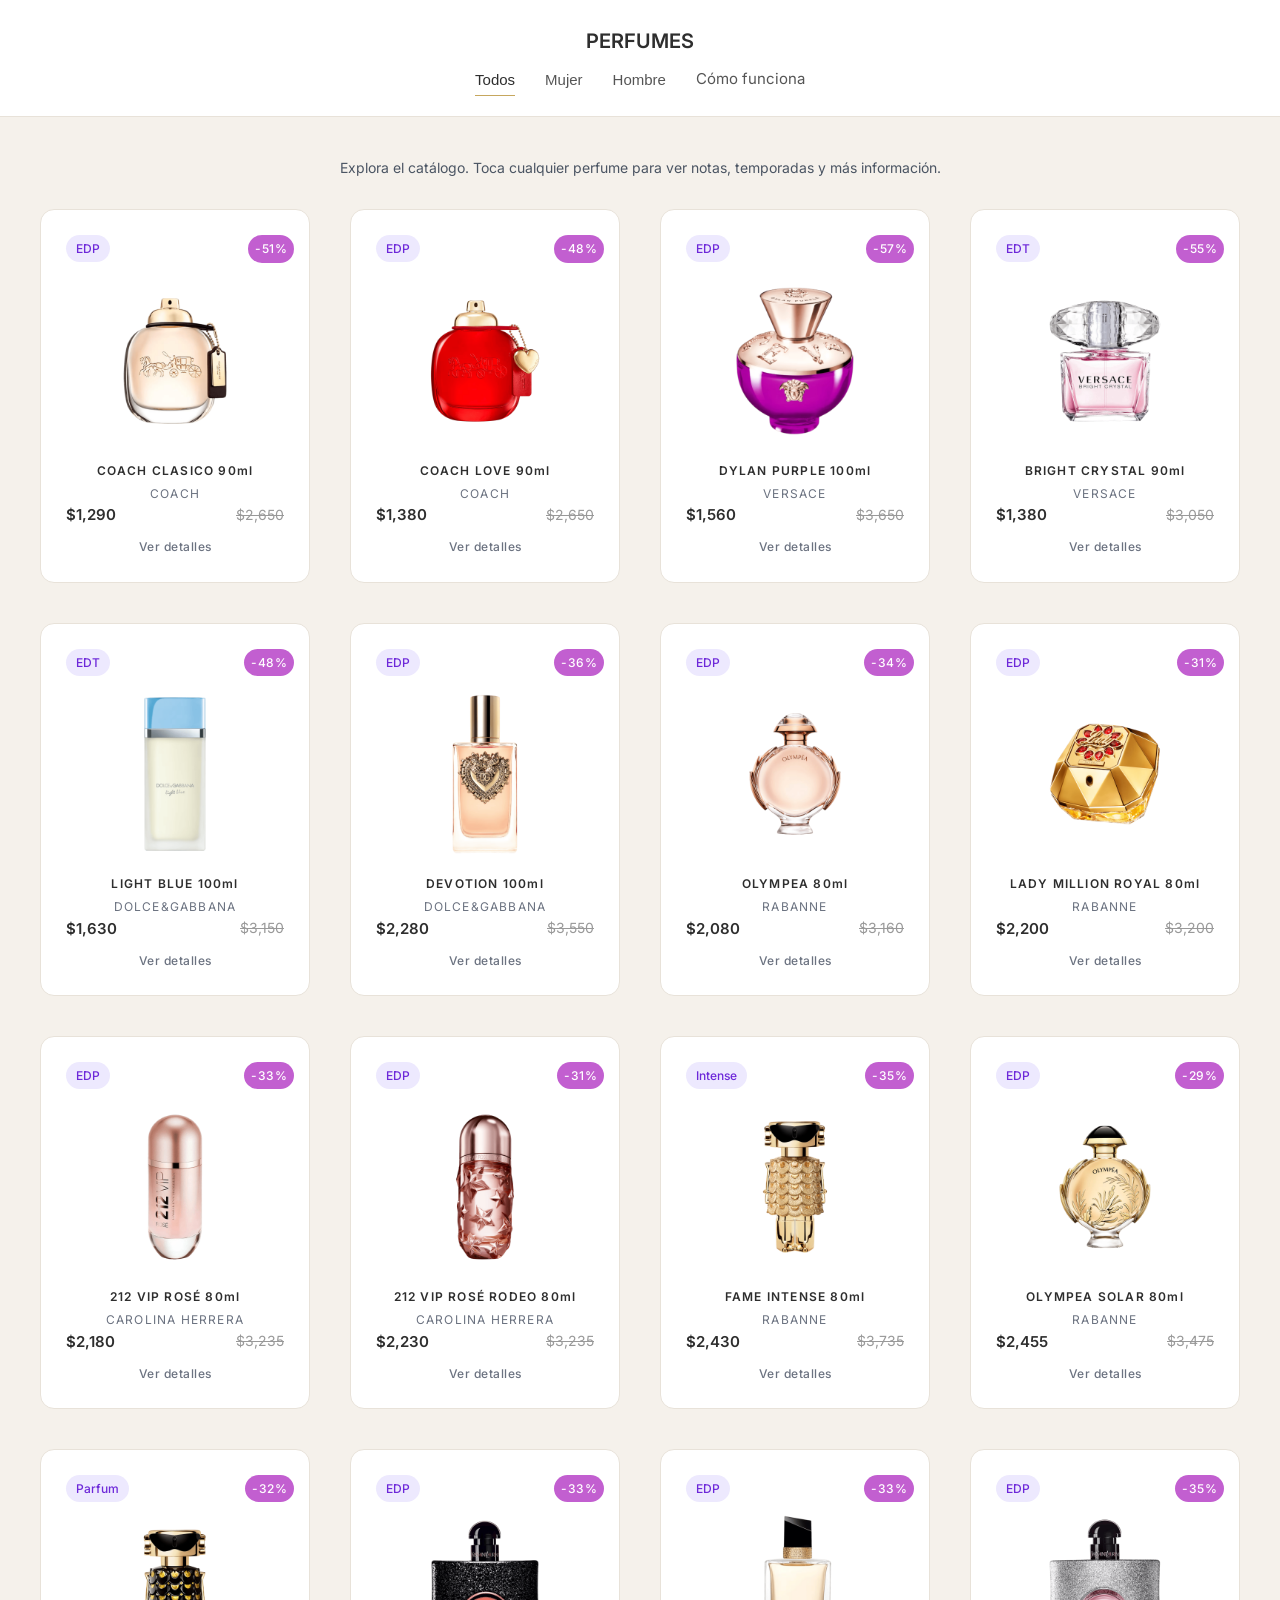
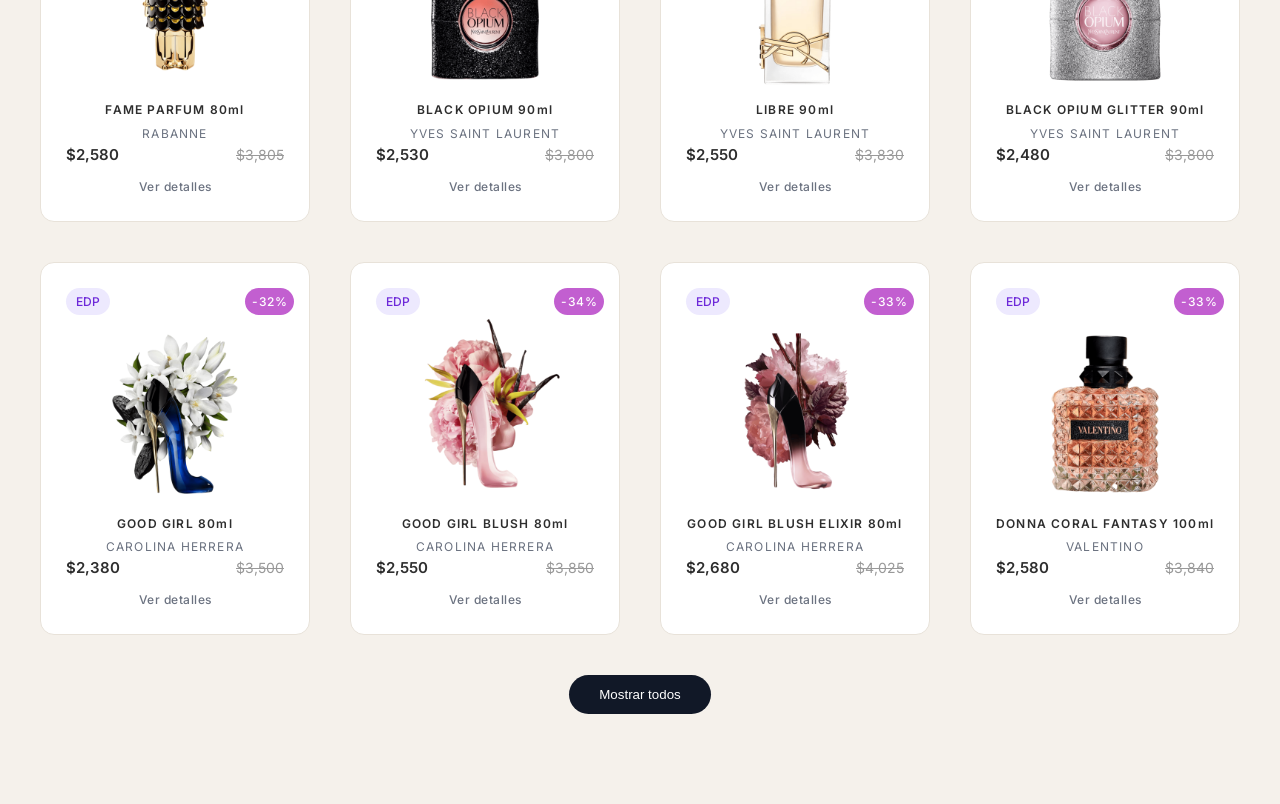
==== commit e14de089: "mejoras de diseño y funcionalidad" ====
--- a/index.html
+++ b/index.html
@@ -25,9 +25,17 @@
             <a href="como-funciona.html" class="filter-btn">Cómo funciona</a>
         </nav>
     </header>
+    
 
     <!-- CONTENIDO PRINCIPAL -->
     <main class="container">
+        
+        <div class="intro-explore">
+            <p>
+                Explora el catálogo. Toca cualquier perfume para ver notas,
+                temporadas y más información.
+            </p>
+        </div>
 
         <section class="perfume-grid" id="perfumeGrid">
 
@@ -169,7 +177,7 @@
             '<script src="data/perfumes.js?v=' + Date.now() + '"><\/script>'
         );
     </script>
-    <script src="script.js"></script>
+
     <button id="scrollTopBtn" aria-label="Volver arriba">
         <svg viewBox="0 0 24 24" width="20" height="20">
             <path d="M12 19V5M12 5L5 12M12 5L19 12"
@@ -180,6 +188,18 @@
         </svg>
     </button>
 
+    <script src="js/core.js"></script>
+    <script src="js/catalogo.js"></script>
+    <script src="js/admin.js"></script>
+    <script src="script.js"></script>
+
+    <div id="welcomeTooltip" class="welcome-tooltip-mini">
+        <div class="tooltip-bubble">
+            👋 Toca el perfume para ver detalles
+            <button id="closeTooltip">×</button>
+        </div>
+    </div>
+
 
 </body>
 </html>
--- a/style.css
+++ b/style.css
@@ -18,6 +18,9 @@
     padding: 25px 0;
     text-align: center;
     border-bottom: 1px solid #E8E2D9;
+    position: sticky;
+    top: 0;
+    z-index: 11100;
 }
 
 .logo h1 {
@@ -64,7 +67,7 @@
     width: 52px;
     height: 52px;
     border-radius: 50%;
-    background: #C6A75E;
+    background: #b130c2c5;
     color: white;
     border: none;
     display: flex;
@@ -75,7 +78,7 @@
     visibility: hidden;
     transform: translateY(20px);
     transition: all 0.4s ease;
-    box-shadow: 0 10px 25px rgba(198,167,94,0.35);
+    box-shadow: 0 5px 25px #b130c2c5;
     z-index: 999;
 }
 
@@ -99,6 +102,118 @@
 
 .logo-link:hover {
     opacity: 0.8;
+}
+/* ===== TOOLTIP MINI SOBRE CARD ===== */
+
+.welcome-tooltip-mini {
+    position: absolute;
+    z-index: 2200;
+    opacity: 0;
+    pointer-events: none;
+    transition: 0.3s ease;
+}
+
+.welcome-tooltip-mini.show {
+    opacity: 1;
+    pointer-events: auto;
+}
+
+.tooltip-bubble {
+    background: white;
+    padding: 10px 14px;
+    border-radius: 12px;
+    font-size: 12px;
+    color: #374151;
+    box-shadow: 0 15px 40px rgba(0,0,0,0.15);
+    position: relative;
+    max-width: 220px;
+}
+
+/* Flecha */
+.tooltip-bubble::after {
+    content: "";
+    position: absolute;
+    bottom: -8px;
+    left: 20px;
+    width: 14px;
+    height: 14px;
+    background: white;
+    transform: rotate(45deg);
+    box-shadow: 3px 3px 10px rgba(0,0,0,0.05);
+}
+
+.tooltip-bubble button {
+    position: absolute;
+    top: 4px;
+    right: 6px;
+    background: none;
+    border: none;
+    font-size: 14px;
+    cursor: pointer;
+    color: #6B7280;
+}
+
+.welcome-tooltip {
+    position: fixed;
+    inset: 0;
+    background: rgba(0,0,0,0.35);
+    display: flex;
+    align-items: center;
+    justify-content: center;
+    z-index: 2000;
+    opacity: 0;
+    visibility: hidden;
+    transition: 0.3s ease;
+}
+
+.welcome-tooltip.show {
+    opacity: 1;
+    visibility: visible;
+}
+
+.tooltip-content {
+    background: white;
+    padding: 30px;
+    border-radius: 16px;
+    max-width: 400px;
+    text-align: center;
+    box-shadow: 0 20px 50px rgba(0,0,0,0.2);
+}
+
+.tooltip-content p {
+    font-size: 14px;
+    color: #374151;
+    margin-bottom: 20px;
+}
+
+.tooltip-content button {
+    padding: 10px 25px;
+    border-radius: 25px;
+    background: #b130c2c5;
+    color: white;
+    border: none;
+    cursor: pointer;
+    transition: 0.3s ease;
+}
+
+.tooltip-content button:hover {
+    transform: scale(1.05);
+}
+/* ===== RESALTAR PRIMER PERFUME ===== */
+
+.perfume-card.highlight {
+    position: relative;
+    z-index: 2100;
+    transform: scale(1.03);
+    box-shadow: 0 20px 50px rgba(168, 94, 198, 0.45);
+    transition: 0.8s ease;
+    animation: pulseHighlight 2.2s infinite;
+}
+
+@keyframes pulseHighlight {
+    0% { box-shadow: 0 0 0 0 rgba(160, 94, 198, 0.5); }
+    70% { box-shadow: 0 0 0 11px rgba(177, 94, 198, 0.205); }
+    100% { box-shadow: 0 0 0 0 rgba(189, 94, 198, 0.178); }
 }
 
 
@@ -174,17 +289,31 @@
 .perfume-card {
     position: relative;
 }
+.view-more {
+    margin-top: 10px;
+    font-size: 12px;
+    color: #6B7280;
+    font-weight: 500;
+    letter-spacing: 0.5px;
+    transition: 0.3s ease;
+}
+
+.perfume-card:hover .view-more {
+    color: #C6A75E;
+    transform: translateX(4px);
+}
+
 /* ===== ETIQUETA DESCUENTO ===== */
 
 .discount-badge {
     position: absolute;
-    top: 15px;
+    top: 25px;
     right: 15px;
-    background-color: #C6A75E;
+    background-color: #b130c2c5;
     color: white;
     font-size: 12px;
     font-weight: 500;
-    padding: 6px 10px;
+    padding: 4px 7px;
     border-radius: 20px;
     letter-spacing: 0.5px;
 }
@@ -846,6 +975,7 @@
 .admin-modal-content {
     background: #ffffff;
     padding: 50px 60px;
+    z-index: 1000;
     width: 900px;
     max-width: 95%;
     max-height: 92vh;
@@ -943,14 +1073,22 @@
     font-size: 12px;
     font-weight: 600;
 }
+.intro-explore {
+    text-align: center;
+    margin-bottom: 30px;
+    font-size: 14px;
+    color: #4B5563;
+}
 
 .perfume-sub {
-    font-size: 11px;
-    padding: 3px 6px;
-    border-radius: 6px;
+    top: 15px;
+    left: 15px;
+    font-size: 12px;
+    border-radius: 20px;
     background: #EDE9FE;
     color: #6D28D9;
     font-weight: 500;
+    padding: 6px 10px;
 }
 
 .perfume-brand {
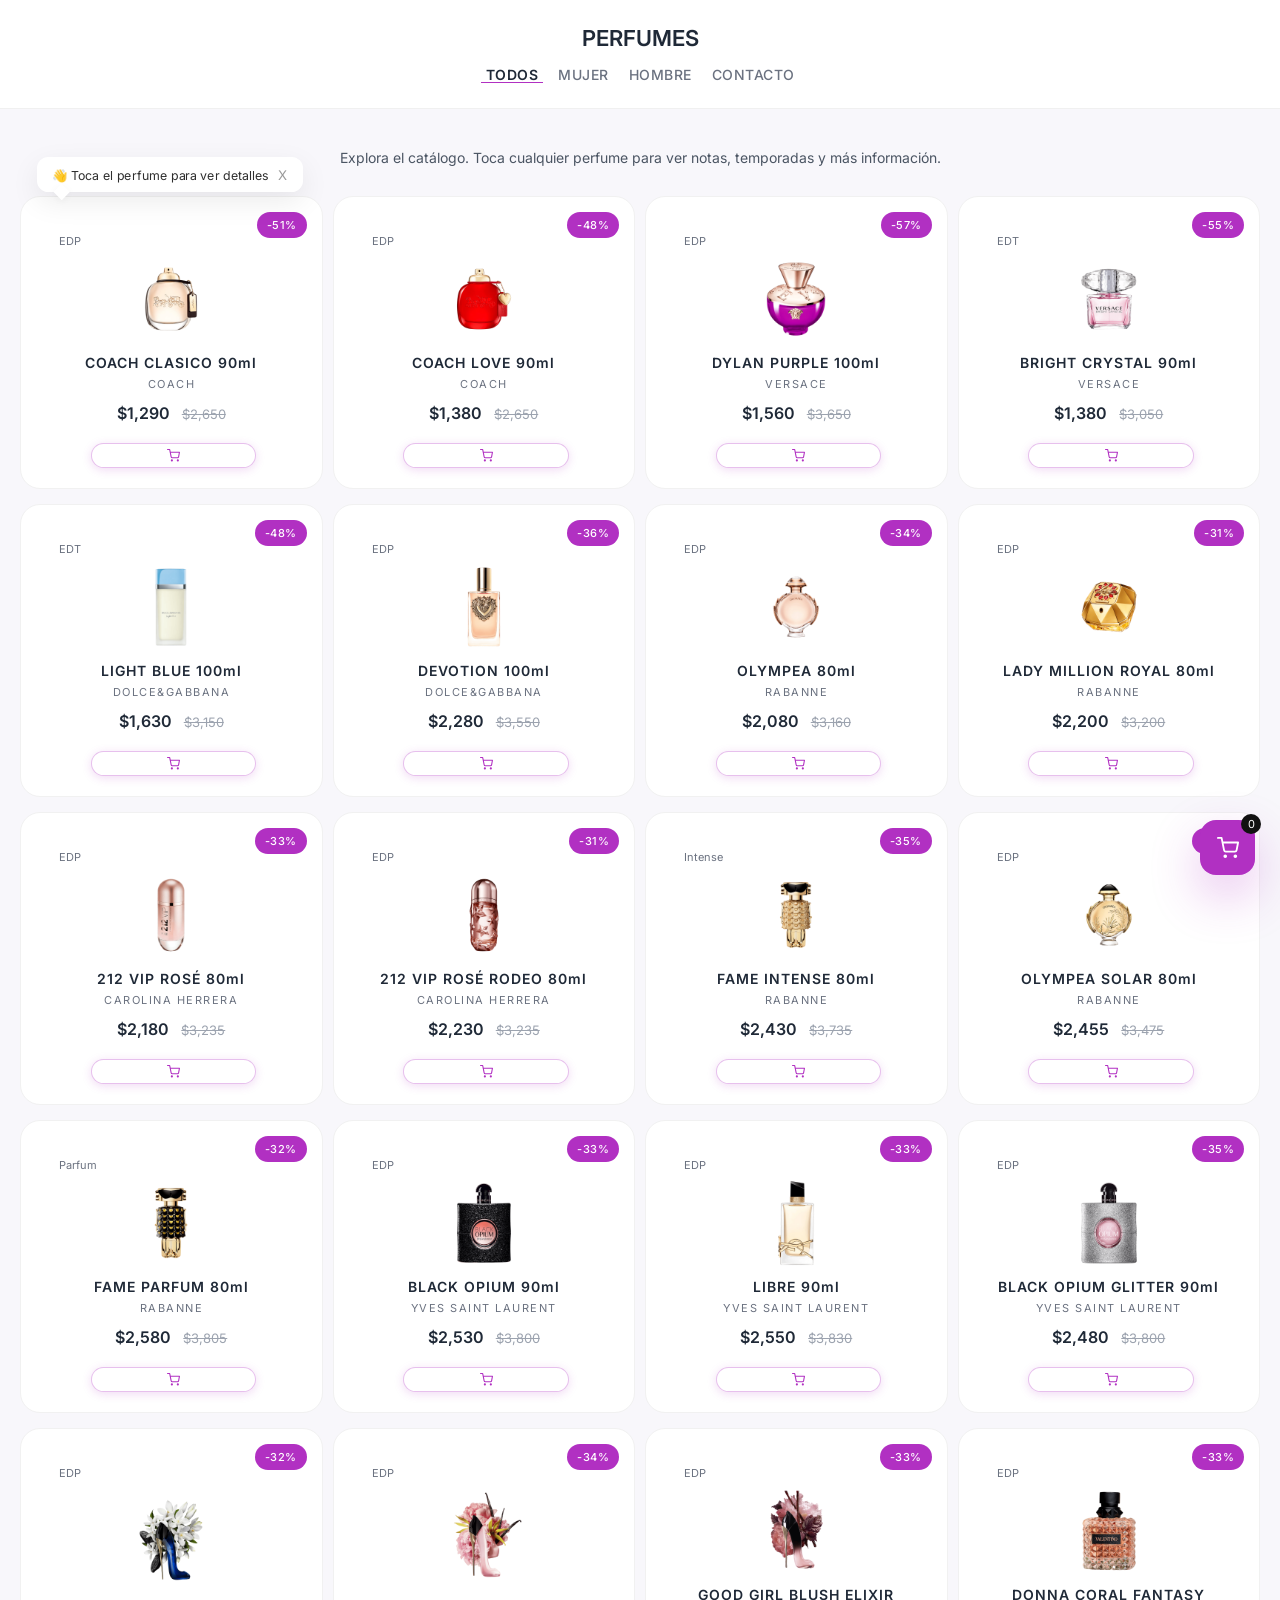
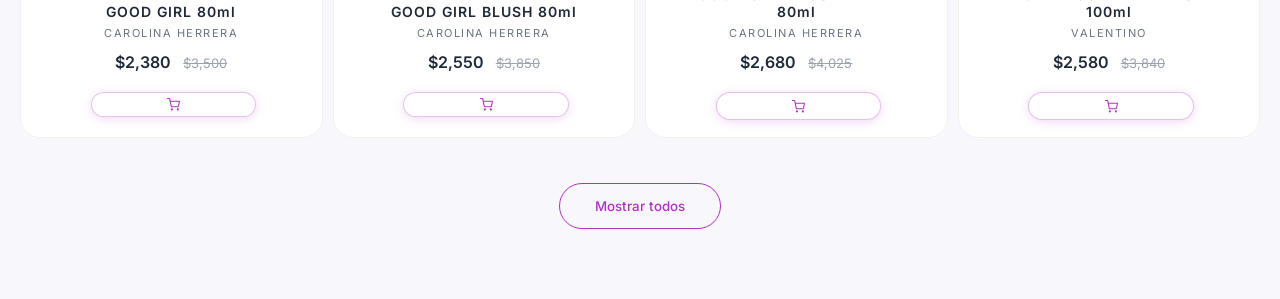
==== commit acce5b40: "nuevo diseño" ====
--- a/index.html
+++ b/index.html
@@ -8,7 +8,15 @@
     <!-- Google Fonts -->
     <link href="https://fonts.googleapis.com/css2?family=Playfair+Display:wght@500;600&family=Inter:wght@300;400;500&display=swap" rel="stylesheet">
 
-    <link rel="stylesheet" href="style.css">
+    <link rel="stylesheet" href="css/base.css">
+    <link rel="stylesheet" href="css/layout.css">
+    <link rel="stylesheet" href="css/components.css">
+    <link rel="stylesheet" href="css/catalogo.css">
+    <link rel="stylesheet" href="css/detalle.css">
+    <link rel="stylesheet" href="css/carrito.css">
+    <link rel="stylesheet" href="css/admin.css">
+
+
 </head>
 <body>
 
@@ -22,7 +30,7 @@
             <button class="filter-btn active" data-filter="all">Todos</button>
             <button class="filter-btn" data-filter="mujer">Mujer</button>
             <button class="filter-btn" data-filter="hombre">Hombre</button>
-            <a href="como-funciona.html" class="filter-btn">Cómo funciona</a>
+            <a href="como-funciona.html" class="filter-btn">Contacto</a>
         </nav>
     </header>
     
@@ -45,11 +53,11 @@
                 
 
                 <div class="perfume-info">
-                    <h3 class="perfume-name">Erba Pura</h3>
+                    <h3 class="perfume-name"></h3>
 
                     <div class="price-container">
-                        <span class="final-price">$3,690</span>
-                        <span class="original-price">$4,500</span>
+                        <span class="final-price"></span>
+                        <span class="original-price"></span>
                     </div>
                 </div>
             </a>
@@ -169,6 +177,21 @@
         </div>
     </div>
 
+    <button id="scrollTopBtn" class="scroll-top">
+        <svg viewBox="0 0 24 24" fill="none" stroke="currentColor"
+            stroke-width="2" stroke-linecap="round" stroke-linejoin="round">
+            <polyline points="18 15 12 9 6 15"></polyline>
+        </svg>
+    </button>
+
+    <div id="welcomeTooltip" class="welcome-tooltip-mini">
+        <div class="tooltip-bubble">
+            👋 Toca el perfume para ver detalles
+            <button id="closeTooltip">X</button>
+        </div>
+    </div>
+
+
     <script src="data/iconsUso.js"></script>
     <script src="data/notas.js"></script>
     <script src="data/imagenes.js"></script>
@@ -178,28 +201,23 @@
         );
     </script>
 
-    <button id="scrollTopBtn" aria-label="Volver arriba">
-        <svg viewBox="0 0 24 24" width="20" height="20">
-            <path d="M12 19V5M12 5L5 12M12 5L19 12"
-                stroke="currentColor"
-                stroke-width="2"
-                stroke-linecap="round"
-                stroke-linejoin="round"/>
-        </svg>
-    </button>
-
     <script src="js/core.js"></script>
     <script src="js/catalogo.js"></script>
     <script src="js/admin.js"></script>
+    <script src="js/cart.js"></script>
     <script src="script.js"></script>
 
-    <div id="welcomeTooltip" class="welcome-tooltip-mini">
-        <div class="tooltip-bubble">
-            👋 Toca el perfume para ver detalles
-            <button id="closeTooltip">×</button>
-        </div>
-    </div>
-
+    <a href="carrito.html" class="cart-floating">
+        <svg viewBox="0 0 24 24" fill="none" stroke="currentColor"
+            stroke-width="2" stroke-linecap="round" stroke-linejoin="round">
+            <circle cx="9" cy="21" r="1"></circle>
+            <circle cx="20" cy="21" r="1"></circle>
+            <path d="M1 1h4l2.68 13.39a2 2 0 0 0 
+                    2 1.61h9.72a2 2 0 0 0 
+                    2-1.61L23 6H6"></path>
+        </svg>
+        <span id="cartCount" class="cart-count">0</span>
+    </a>
 
 </body>
 </html>
--- a/css/base.css
+++ b/css/base.css
@@ -0,0 +1,35 @@
+/* ===== VARIABLES ===== */
+html {
+    overflow-x: hidden;
+}
+
+:root {
+    --color-primary: #b130c2;
+    --color-primary-dark: #8e24aa;
+    --color-bg-light: #F8F7FB;
+    --color-text-main: #1F2937;
+    --color-text-muted: #6B7280;
+}
+
+/* ===== RESET ===== */
+
+* {
+    margin: 0;
+    padding: 0;
+    box-sizing: border-box;
+}
+
+body {
+    font-family: 'Inter', sans-serif;
+    background: var(--color-bg-light);
+    color: var(--color-text-main);
+}
+
+a {
+    text-decoration: none;
+    color: inherit;
+}
+
+button {
+    font-family: inherit;
+}
--- a/css/layout.css
+++ b/css/layout.css
@@ -0,0 +1,78 @@
+/* ===== NAVBAR ===== */
+
+.navbar {
+    background: white;
+    padding: 25px 0;
+    text-align: center;
+    border-bottom: 1px solid #f0f0f0;
+    top: 0;
+    z-index: 1000;
+    
+    position: sticky;
+    transition: all 0.3s ease;
+}
+
+.logo h1,
+.logo-link {
+    font-family: 'Inter',sans-serif;
+    font-weight: 600;
+    font-size: 22px;
+}
+
+/* ===== CONTAINER ===== */
+
+.container {
+    max-width: 1200px;
+    margin: 60px auto;
+    padding: 0 20px;
+}
+@media (max-width: 640px) {
+    .container {
+        padding: 0 15px;
+    }
+}
+/* ===== NAVBAR MOBILE ===== */
+
+@media (max-width: 640px) {
+
+    .navbar {
+        padding: 32px 35px 20px;
+    }
+
+    .logo h1,
+    .logo-link {
+        font-size: 16px;
+        letter-spacing: 1px;
+    }
+
+    .filters {
+        gap: 20px;
+        margin-top: 8px;
+    }
+
+    .filter-btn {
+        font-size: 12px;
+        letter-spacing: 1px;
+    }
+
+}
+@media (max-width: 640px) {
+
+    .perfume-card {
+        padding: 16px;
+        border-radius: 16px;
+    }
+
+    .image-container {
+        height: 150px;
+    }
+
+    .perfume-name {
+        font-size: 12px;
+    }
+
+    .final-price {
+        font-size: 14px;
+    }
+
+}
--- a/css/components.css
+++ b/css/components.css
@@ -0,0 +1,190 @@
+/* ===== BOTÓN ICONO MORADO ===== */
+
+.btn-icon-primary {
+    width: 40px;
+    height: 40px;
+    border-radius: 12px;
+    background: var(--color-primary);
+    border: none;
+    display: flex;
+    align-items: center;
+    justify-content: center;
+    cursor: pointer;
+    transition: 0.3s ease;
+}
+
+.btn-icon-primary svg {
+    width: 18px;
+    height: 18px;
+    color: white;
+}
+
+.btn-icon-primary:hover {
+    background: var(--color-primary-dark);
+    transform: scale(1.1);
+}
+
+/* ===== BOTÓN PRINCIPAL ===== */
+
+.btn-primary {
+    padding: 14px 30px;
+    background: var(--color-primary);
+    color: white;
+    border: none;
+    border-radius: 30px;
+    cursor: pointer;
+    transition: 0.3s ease;
+}
+
+.btn-primary:hover {
+    background: var(--color-primary-dark);
+}
+/* ===== SCROLL TOP ===== */
+
+.scroll-top {
+    position: fixed;
+    bottom: 100px;
+    right: 25px;
+    width: 50px;
+    height: 50px;
+    border-radius: 50%;
+    background: var(--color-primary);
+    border: none;
+    display: flex;
+    align-items: center;
+    justify-content: center;
+    cursor: pointer;
+    opacity: 0;
+    pointer-events: none;
+    transition: 0.3s ease;
+    z-index: 1500;
+}
+
+.scroll-top svg {
+    width: 20px;
+    height: 20px;
+    color: white;
+}
+
+.scroll-top.show {
+    opacity: 1;
+    pointer-events: auto;
+}
+
+.scroll-top:hover {
+    background: var(--color-primary-dark);
+    transform: scale(1.1);
+}
+/* ===== CARRITO FLOTANTE ===== */
+
+.cart-floating {
+    position: fixed;
+    bottom: 25px;
+    right: 25px;
+    width: 55px;
+    height: 55px;
+    border-radius: 16px;
+    background: var(--color-primary);
+    display: flex;
+    align-items: center;
+    justify-content: center;
+    box-shadow: 0 20px 50px rgba(177,48,194,0.3);
+    transition: 0.3s ease;
+    z-index: 1600;
+}
+
+.cart-floating svg {
+    width: 22px;
+    height: 22px;
+    color: white;
+}
+
+.cart-floating:hover {
+    background: var(--color-primary-dark);
+    transform: translateY(-4px);
+}
+
+.cart-count {
+    position: absolute;
+    top: -6px;
+    right: -6px;
+    background: #111;
+    color: white;
+    font-size: 11px;
+    width: 20px;
+    height: 20px;
+    border-radius: 50%;
+    display: flex;
+    align-items: center;
+    justify-content: center;
+}
+/* ===== TOOLTIP INICIAL ===== */
+
+.tooltip-card {
+    position: fixed;
+    bottom: 120px;
+    right: 25px;
+    background: white;
+    padding: 14px 18px;
+    border-radius: 16px;
+    box-shadow: 0 20px 50px rgba(0,0,0,0.15);
+    font-size: 13px;
+    max-width: 220px;
+    animation: fadeInUp 0.5s ease forwards;
+    z-index: 1700;
+}
+
+.tooltip-card.hide {
+    animation: fadeOut 0.3s ease forwards;
+}
+
+@keyframes fadeInUp {
+    from {
+        opacity: 0;
+        transform: translateY(20px);
+    }
+    to {
+        opacity: 1;
+        transform: translateY(0);
+    }
+}
+
+@keyframes fadeOut {
+    to {
+        opacity: 0;
+        transform: translateY(10px);
+    }
+}
+/* ===== BOTÓN X GENÉRICO ===== */
+
+.btn-close,
+.tag-remove,
+.close-image-selector {
+    width: 38px;
+    height: 38px;
+    border-radius: 8px;
+    display: flex;
+    align-items: center;
+    justify-content: center;
+    cursor: pointer;
+    transition: 0.2s ease;
+    font-weight: 900;
+}
+
+.tag-remove:hover,
+.close-image-selector:hover {
+    background: #f3e8ff;
+    color: var(--color-primary);
+}
+@media (max-width: 640px) {
+    .admin-card-controls button {
+        width: 40px;
+        height: 40px;
+    }
+
+    .qty-minus,
+    .qty-plus {
+        width: 34px;
+        height: 34px;
+    }
+}
--- a/css/catalogo.css
+++ b/css/catalogo.css
@@ -0,0 +1,471 @@
+.container {
+    max-width: 1400px;
+    margin: 40px auto 60px; /* margen arriba menor */
+    padding: 0 20px;
+}
+
+body {
+    background: var(--color-bg-light);
+}
+
+/* ===== GRID BASE ===== */
+
+.perfume-grid {
+    display: grid;
+    grid-template-columns: repeat(4, 1fr);
+    gap: 15px 10px;
+}
+
+/* Tablet */
+@media (max-width: 1024px) {
+    .perfume-grid {
+        grid-template-columns: repeat(2, 1fr);
+    }
+}
+
+/* Móvil */
+@media (max-width: 640px) {
+    .perfume-grid {
+        grid-template-columns: repeat(2, 1fr) !important;
+    }
+
+    .perfume-card {
+        padding: 18px;
+    }
+
+    .image-container {
+        height: 160px;
+    }
+
+    .final-price {
+        font-size: 14px;
+    }
+
+    .original-price {
+        font-size: 12px;
+    }
+}
+
+
+
+/* ===== FILTROS LUXURY ===== */
+
+.filters {
+    display: flex;
+    justify-content: center;
+    gap: 10px;
+    margin-top: 15px;
+}
+
+.filter-btn {
+    background: none;
+    border: none;
+    font-size: 14px;
+    font-weight: 500;
+    letter-spacing: 0.5px;
+    text-transform: uppercase;
+    color: var(--color-text-muted);
+    cursor: pointer;
+    position: relative;
+    padding-bottom: 6px;
+    padding: 0 5px;
+    transition: color 0.3s ease;
+}
+
+/* Línea animada */
+.filter-btn::after {
+    content: "";
+    position: absolute;
+    width: 0%;
+    height: 1.5px;
+    left: 0;
+    bottom: 0;
+    background: var(--color-primary);
+    transition: width 0.3s ease;
+}
+
+/* Hover */
+.filter-btn:hover {
+    color: var(--color-text-main);
+}
+
+.filter-btn:hover::after {
+    width: 100%;
+}
+
+/* Activo */
+.filter-btn.active {
+    color: var(--color-text-main);
+    font-weight: 600;
+}
+
+.filter-btn.active::after {
+    width: 100%;
+}
+
+/* ===== GRID ===== */
+
+.perfume-grid {
+    display: grid;
+    grid-template-columns: repeat(4, 1fr);
+}
+
+/* ===== CARD ===== */
+
+.perfume-card {
+    background: #ffffff;
+    border: 1px solid #f1f1f1;
+    border-radius: 20px;
+    padding: 32px 32px 10px;
+    display: flex;
+    flex-direction: column;
+    justify-content: space-between;
+    transition: all 0.35s ease;
+    position: relative;
+}
+
+.perfume-card:hover {
+    transform: translateY(-8px);
+    box-shadow: 0 30px 70px rgba(0,0,0,0.08);
+}
+
+/* ===== IMAGEN ===== */
+
+.image-container {
+    display: flex;
+    justify-content: center;
+    align-items: center;
+    height: 100px;
+    margin-bottom: 5px;
+}
+
+.image-container img {
+    max-height: 100%;
+    max-width: 100%;
+    object-fit: contain;
+    transition: 0.3s ease;
+}
+
+.perfume-card:hover .image-container img {
+    transform: scale(1.05);
+}
+
+/* ===== INFO ===== */
+
+.perfume-info {
+    text-align: center;
+}
+
+/* Marca */
+.perfume-brand {
+    font-size: 11px;
+    letter-spacing: 1.5px;
+    text-transform: uppercase;
+    color: var(--color-text-muted);
+    margin-bottom: 4px;
+}
+
+/* Nombre */
+.perfume-name {
+    font-size: 14px;
+    font-weight: 600;
+    letter-spacing: 1px;
+    margin-bottom: 6px;
+}
+
+/* Subtítulo */
+.perfume-sub {
+    font-size: 11px;
+    color: var(--color-text-muted);
+    margin-left: 6px;
+}
+
+/* ===== PRECIOS ===== */
+
+.price-container {
+    display: flex;
+    justify-content: center;
+    align-items: baseline;
+    gap: 12px;
+    margin-top: 12px;
+}
+
+.final-price {
+    font-size: 16px;
+    font-weight: 600;
+    color: var(--color-text-main);
+}
+
+.original-price {
+    text-decoration: line-through;
+    color: #9CA3AF;
+    font-size: 13px;
+}
+
+/* ===== BADGE DESCUENTO ===== */
+
+.discount-badge {
+    position: absolute;
+    top: 15px;
+    right: 15px;
+    background: var(--color-primary);
+    color: white;
+    font-size: 11px;
+    padding: 6px 10px;
+    border-radius: 20px;
+    font-weight: 500;
+    letter-spacing: 0.5px;
+}
+
+/* ===== NO DISPONIBLE ===== */
+
+.no-disponible-badge {
+    position: absolute;
+    top: 15px;
+    left: 15px;
+    background: #111;
+    color: white;
+    font-size: 10px;
+    padding: 6px 10px;
+    border-radius: 20px;
+    letter-spacing: 1px;
+}
+
+.perfume-card.no-stock {
+    opacity: 0.5;
+}
+
+/* ===== MOSTRAR MÁS ===== */
+
+#mostrarMasBtn {
+    margin: 45px auto 70px auto;
+    display: block;
+    padding: 14px 35px;
+    border-radius: 30px;
+    border: 1px solid var(--color-primary);
+    background: transparent;
+    color: var(--color-primary);
+    font-weight: 500;
+    cursor: pointer;
+    transition: 0.3s ease;
+}
+
+#mostrarMasBtn:hover {
+    background: var(--color-primary);
+    color: white;
+    transform: translateY(-2px);
+}
+
+@media (max-width: 640px) {
+
+    .container {
+        margin: 24px auto;
+    }
+
+    .perfume-card {
+        padding: 15px 20px;
+    }
+
+    .detail-layout {
+        gap: 30px;
+    }
+
+    .detail-final {
+        font-size: 22px;
+    }
+
+    .notes-grid {
+        gap: 20px;
+    }
+
+    .uso-grid {
+        gap: 25px;
+    }
+
+    .cart-floating {
+        width: 50px;
+        height: 50px;
+    }
+}
+/* ===== ADMIN CARD CONTROLS ===== */
+
+.admin-card-controls {
+    position: absolute;
+    top: 12px;
+    right: 12px;
+    display: flex;
+    gap: 8px;
+}
+
+.admin-card-controls button {
+    width: 34px;
+    height: 34px;
+    border-radius: 10px;
+    border: none;
+    cursor: pointer;
+    display: flex;
+    align-items: center;
+    justify-content: center;
+    font-size: 14px;
+    transition: 0.25s ease;
+}
+
+/* Editar */
+.admin-card-controls .edit-btn {
+    background: #F3E8FF;
+    color: var(--color-primary-dark);
+}
+
+.admin-card-controls .edit-btn:hover {
+    background: var(--color-primary);
+    color: white;
+    transform: scale(1.1);
+}
+
+/* Eliminar */
+.admin-card-controls .delete-btn {
+    background: #FEF2F2;
+    color: #B91C1C;
+}
+
+.admin-card-controls .delete-btn:hover {
+    background: #DC2626;
+    color: white;
+    transform: scale(1.1);
+}
+/* ===== BOTÓN AGREGAR EN CARD ===== */
+
+.add-to-cart-btn {
+
+    margin-top: 20px;
+
+    width: 70%;
+    height: 20%;
+    margin-left: 16%;
+    padding: 10px 0;
+
+    display: flex;
+    align-items: center;
+    justify-content: center;
+
+    border-radius: 30px;
+    border: none;
+
+    background: #b130c2;
+    color: white;
+
+    cursor: pointer;
+    transition: all 0.25s ease;
+    box-shadow: 0 2px 10px #b130c22d;
+
+    z-index: 5;
+}
+
+.add-to-cart-btn svg {
+    width: 13px;
+    height: 13px;
+}
+
+.add-to-cart-btn:hover {
+    transform: scale(1.08);
+    box-shadow: 0 2px 15px rgba(177,48,194,0.45);
+}
+.add-to-cart-btn {
+    background: white;
+    color: #b130c2;
+    border: 1px solid rgba(177,48,194,0.3);
+}
+/* ===== TOOLTIP BIENVENIDA ===== */
+
+.welcome-tooltip-mini {
+    position: absolute;
+    z-index: 9999;
+    pointer-events: none;
+}
+
+.tooltip-bubble {
+    background: white;
+    color: #2E2E2E;
+
+    padding: 10px 16px;
+    border-radius: 12px;
+
+    font-size: 13px;
+    font-family: 'Inter', sans-serif;
+
+    box-shadow: 0 10px 30px rgba(0,0,0,0.08);
+
+    display: flex;
+    align-items: center;
+    gap: 10px;
+
+    opacity: 0;
+    transform: translateY(10px);
+    transition: all 0.3s ease;
+}
+
+/* Flechita */
+.tooltip-bubble::after {
+    content: "";
+    position: absolute;
+    bottom: -6px;
+    left: 20px;
+
+    width: 12px;
+    height: 12px;
+    background: white;
+
+    transform: rotate(45deg);
+    box-shadow: 2px 2px 10px rgba(0,0,0,0.05);
+}
+
+/* Mostrar */
+.welcome-tooltip-mini.show .tooltip-bubble {
+    opacity: 1;
+    transform: translateY(15px) scale(0.95);
+
+}
+
+/* Botón cerrar */
+#closeTooltip {
+    border: none;
+    background: none;
+    font-size: 14px;
+    cursor: pointer;
+    color: #999;
+}
+
+#closeTooltip:hover {
+    color: #b130c2;
+}
+/* intro  */
+.intro-explore {
+    text-align: center;
+    margin-bottom: 30px;
+    font-size: 14px;
+    color: #4B5563;
+}
+/* Highlight suave en card */
+
+.perfume-card.highlight {
+    position: relative;
+    z-index: 5;
+    box-shadow: 0 0 0 2px rgba(177,48,194,0.25),
+                0 20px 40px rgba(177,48,194,0.15);
+    animation: pulseHighlight 2s ease-in-out infinite;
+}
+
+@keyframes pulseHighlight {
+    0% {
+        box-shadow: 0 0 0 2px rgba(177,48,194,0.25),
+                    0 20px 40px rgba(177,48,194,0.15);
+    }
+    50% {
+        box-shadow: 0 0 0 4px rgba(177,48,194,0.35),
+                    0 25px 50px rgba(177,48,194,0.2);
+    }
+    100% {
+        box-shadow: 0 0 0 2px rgba(177,48,194,0.25),
+                    0 20px 40px rgba(177,48,194,0.15);
+    }
+}
--- a/css/detalle.css
+++ b/css/detalle.css
@@ -0,0 +1,297 @@
+/* ===== DETALLE PERFUME - LUXURY ===== */
+
+.detail-layout {
+    display: grid;
+    grid-template-columns: 1fr 1.2fr;
+    gap: 60px;
+    align-items: start;
+}
+
+/* ===== COLUMNA IZQUIERDA ===== */
+
+.detail-left {
+    display: flex;
+    flex-direction: column;
+    align-items: center;
+}
+
+.detail-image {
+    display: flex;
+    justify-content: center;
+}
+
+.detail-image img {
+    max-width: 100%;
+    max-height: 480px;
+    object-fit: contain;
+    transition: 0.3s ease;
+}
+
+.detail-image img:hover {
+    transform: scale(1.03);
+}
+
+/* ===== BLOQUE BÁSICO ===== */
+
+.detail-basic {
+    text-align: center;
+    margin-top: 40px;
+}
+
+.detail-brand {
+    font-size: 12px;
+    letter-spacing: 2px;
+    text-transform: uppercase;
+    color: var(--color-text-muted);
+    margin-bottom: 6px;
+}
+
+.detail-main-line {
+    display: flex;
+    align-items: center;
+    justify-content: center;
+    gap: 12px;
+    margin-bottom: 8px;
+}
+
+.detail-basic h2 {
+    font-size: 20px;
+    font-weight: 600;
+    letter-spacing: 1px;
+}
+
+/* Subtítulo premium */
+.detail-sub {
+    font-size: 11px;
+    padding: 5px 10px;
+    border-radius: 20px;
+    background: #f3e8ff;
+    color: var(--color-primary-dark);
+    font-weight: 500;
+    letter-spacing: 0.5px;
+}
+
+/* ===== PRECIOS ===== */
+
+.detail-prices {
+    display: flex;
+    justify-content: center;
+    align-items: baseline;
+    gap: 14px;
+    margin-top: 15px;
+}
+
+.detail-final {
+    font-size: 26px;
+    font-weight: 600;
+    color: var(--color-text-main);
+}
+
+.detail-original {
+    text-decoration: line-through;
+    color: #9CA3AF;
+    font-size: 16px;
+}
+
+.detail-discount {
+    font-size: 13px;
+    color: var(--color-primary);
+    font-weight: 500;
+}
+
+/* ===== NO DISPONIBLE ===== */
+
+.detail-no-stock {
+    background: #111;
+    color: white;
+    padding: 10px 18px;
+    border-radius: 30px;
+    font-size: 12px;
+    margin-bottom: 20px;
+    display: inline-block;
+    letter-spacing: 1px;
+}
+
+/* ===== SECCIONES (NOTAS / USO) ===== */
+
+.detail-section {
+    margin-top: 40px;
+}
+
+.detail-section h4 {
+    display: flex;
+    align-items: center;
+    justify-content: center;
+    gap: 12px;
+    text-align: center;
+    font-size: 13px;
+    font-weight: 600;
+    letter-spacing: 2px;
+    text-transform: uppercase;
+    color: var(--color-text-main);
+
+    margin: 35px 0 20px 0;
+}
+
+/* Líneas decorativas refinadas */
+.detail-section h4::before,
+.detail-section h4::after {
+    content: "";
+    flex: 0 0 100px;
+    height: 2px;
+    position: relative;
+}
+
+/* Izquierda */
+.detail-section h4::before {
+    background: linear-gradient(
+        to left,
+        var(--color-primary),
+        transparent
+    );
+
+    clip-path: polygon(
+        0% 50%,
+        100% 0%,
+        100% 100%
+    );
+}
+
+/* Derecha */
+.detail-section h4::after {
+    background: linear-gradient(
+        to right,
+        var(--color-primary),
+        transparent
+    );
+
+    clip-path: polygon(
+        100% 50%,
+        0% 0%,
+        0% 100%
+    );
+}
+
+/* ===== RESPONSIVE ===== */
+
+@media (max-width: 1024px) {
+    .detail-layout {
+        grid-template-columns: 1fr;
+        gap: 40px;
+    }
+
+    .detail-basic {
+        margin-top: 25px;
+    }
+}
+/* ===== NOTAS GRID - LUXURY ===== */
+
+.notes-grid {
+    display: flex;
+    flex-wrap: wrap;
+    gap: 15px 15px;
+    justify-content: center;
+    margin: 10px 0 30px 0;
+}
+
+.note-item {
+    display: flex;
+    flex-direction: column;
+    align-items: center;
+    gap: 10px;
+    transition: 0.3s ease;
+    width: 50px;
+}
+
+.note-item img {
+    width: 58px;
+    height: 58px;
+    object-fit: contain;
+    border-radius: 14px;
+    background: white;
+    padding: 6px;
+    border: 1px solid #f2f2f2;
+    transition: all 0.3s ease;
+}
+
+.note-item span {
+    font-size: 12px;
+    color: var(--color-text-muted);
+    text-align: center;
+}
+
+/* Hover elegante */
+.note-item:hover img {
+    transform: translateY(-4px) scale(1.08);
+    border: 1px solid var(--color-primary);
+    box-shadow: 0 10px 25px rgba(177,48,194,0.15);
+}
+
+.note-item:hover span {
+    color: var(--color-text-main);
+}
+/* ===== CUANDO USARLO - REFINADO ===== */
+
+.uso-grid {
+    display: flex;
+    flex-wrap: wrap;
+    justify-content: center;
+    gap: 20px 10px;
+    margin: 25px 0 55px;
+}
+
+.uso-item {
+    display: flex;
+    flex-direction: column;
+    align-items: center;
+    gap: 8px;
+    width: 75px;
+    transition: 0.3s ease;
+}
+
+/* ÍCONO BASE */
+.uso-item svg {
+    width: 32px;
+    height: 32px;
+    stroke: #C4C4C4;
+    stroke-width: 2;
+    transition: 0.3s ease;
+}
+
+/* Texto */
+.uso-item span {
+    font-size: 11px;
+    color: var(--color-text-muted);
+}
+
+/* Barra base */
+.uso-bar {
+    width: 80%;
+    height: 6px;
+    background: #E5E7EB;
+    border-radius: 20px;
+}
+
+.uso-fill {
+    height: 100%;
+    border-radius: 20px;
+    transition: width 0.4s ease;
+}
+
+/* ===== COLORES POR TIPO ===== */
+
+/* Íconos activos */
+.uso-item.activo.primavera svg { stroke: #6BBF59; }
+.uso-item.activo.verano svg { stroke: #f44730; }
+.uso-item.activo.otono svg { stroke: #ec8f24; }
+.uso-item.activo.invierno svg { stroke: #3fc4e6; }
+.uso-item.activo.dia svg { stroke: #f8ae0f; }
+.uso-item.activo.noche svg { stroke: #32405e; }
+
+/* Barras siempre coloreadas */
+.uso-item.primavera .uso-fill { background: #6BBF59; }
+.uso-item.verano .uso-fill { background: #f44730; }
+.uso-item.otono .uso-fill { background: #ec8f24; }
+.uso-item.invierno .uso-fill { background: #3fc4e6; }
+.uso-item.dia .uso-fill { background: #f8ae0f; }
+.uso-item.noche .uso-fill { background: #32405e; }
--- a/css/carrito.css
+++ b/css/carrito.css
@@ -0,0 +1,265 @@
+.cart-title {
+    font-family: 'Inter', sans-serif;
+    font-size: 18px;
+    font-weight: 700;
+    text-align: center;
+    margin-bottom: 35px;
+    letter-spacing: 1px;
+    text-transform: uppercase;
+    color: #222;
+}
+
+.detail-add-cart {
+    margin-top: 30px;
+    padding: 14px 35px;
+    border-radius: 30px;
+    background: var(--color-primary);
+    color: white;
+    border: none;
+    font-weight: 500;
+    cursor: pointer;
+    transition: 0.3s ease;
+}
+
+.detail-add-cart:hover {
+    background: var(--color-primary-dark);
+    transform: translateY(-2px);
+}
+
+/* ===== CONTENEDOR CARRITO ===== */
+
+.carrito-container {
+    max-width: 900px;
+    margin: 60px auto;
+    padding: 40px;
+    background: #fff;
+    border-radius: 20px;
+    box-shadow: 0 20px 60px rgba(0,0,0,0.05);
+    font-family: 'Inter', sans-serif;
+}
+
+
+@media (max-width: 768px) {
+
+    .carrito-container {
+        padding: 25px;
+    }
+
+    .carrito-actions {
+        flex-direction: column;
+    }
+
+    .btn-vaciar {
+        width: 34%;
+        text-align: center;
+    }
+    .btn-whatsapp {
+        width: 75%;
+        text-align: center;
+        margin-top: 20px;
+    }
+
+    .carrito-table td {
+        font-size: 13px;
+    }
+}
+@media (max-width: 768px) {
+
+    .carrito-container {
+        margin: 40px 15px;
+        padding: 20px;
+    }
+
+    .carrito-table {
+        font-size: 12px;
+    }
+}
+
+@media (max-width: 768px) {
+
+    .carrito-table th {
+        font-size: 11px;
+        padding: 14px 10px;
+    }
+
+    .carrito-table td {
+        font-size: 12px;
+        padding: 14px 10px;
+    }
+}
+.cart-qty-select {
+    padding: 6px 5px;
+    border-radius: 10px;
+    border: 1px solid rgba(177,48,194,0.4);
+    background: white;
+    color: #b130c2;
+    font-size: 11px;
+    cursor: pointer;
+    transition: 0.2s ease;
+    width: 70px;
+}
+
+.cart-qty-select:focus {
+    outline: none;
+    border-color: #b130c2;
+    box-shadow: 0 0 0 2px rgba(177,48,194,0.15);
+}
+
+/* ===== CONTENEDOR GENERAL ===== */
+
+.cart-table-vertical {
+    margin-top: 30px;
+}
+
+/* ===== FILA ===== */
+
+.cart-row {
+    display: flex;
+    align-items: center;
+    gap: 20px;
+    padding: 20px 0;
+    border-bottom: 1px solid #f0f0f0;
+}
+
+/* ===== IZQUIERDA ===== */
+
+.cart-row-left {
+    display: flex;
+    align-items: center;
+    gap: 12px;
+}
+
+.cart-row-left input {
+    accent-color: #b130c2;
+    width: 16px;
+    height: 16px;
+}
+
+.cart-img-small {
+    width: 60px;
+    height: 60px;
+    object-fit: contain;
+}
+
+/* ===== CENTRO ===== */
+
+.cart-row-center {
+    flex: 1;
+    display: flex;
+    flex-direction: column;
+    gap: 8px;
+}
+
+.cart-name {
+    font-size: 13px;
+    letter-spacing: 1px;
+    color: #444;
+}
+
+.cart-meta {
+    display: flex;
+    justify-content: space-between;
+    align-items: center;
+}
+
+.cart-subtotal {
+    font-weight: 600;
+    color: #b130c2;
+    font-size: 13px;
+}
+
+/* ===== DERECHA ===== */
+
+.cart-row-right {
+    display: flex;
+    align-items: center;
+}
+
+.cart-remove {
+    background: none;
+    border: none;
+    font-size: 16px;
+    cursor: pointer;
+    color: #aaa;
+    transition: 0.2s ease;
+}
+
+.cart-remove:hover {
+    color: #e11d48;
+}
+
+/* ===== TOTAL ===== */
+
+.cart-total {
+    text-align: right;
+    font-size: 16px;
+    font-weight: 600;
+    letter-spacing: 1px;
+    color: #111;
+    padding-top: 15px;
+    border-top: 1px solid #eee;
+}
+
+/* ===== PRODUCTO DESACTIVADO ===== */
+
+.cart-disabled {
+    opacity: 0.5;
+    transition: 0.3s ease;
+}
+
+.cart-disabled .cart-subtotal {
+    color: #999;
+}
+.carrito-actions {
+    display: flex;
+    gap: 20px;
+    margin-top: 35px;
+    margin-bottom: 20%;
+    flex-direction: row;
+    justify-content: space-around;
+}
+
+/* Vaciar - neutro elegante */
+.btn-vaciar {
+    display: flex;
+    align-items: center;
+    padding: 14px;
+    border-radius: 30px;
+    background: transparent;
+    border: 1px solid #db505046;
+    font-size: 12px;
+    letter-spacing: 1px;
+    cursor: pointer;
+    font-weight: 400;
+    transition: 0.3s ease;
+    height: 14px;
+}
+
+.btn-vaciar:hover {
+    background: #ff121223;
+}
+.vaciar{
+    display: flex;
+    justify-content: space-between;
+    align-items: flex-end;
+}
+/* WhatsApp - verde elegante */
+.btn-whatsapp {
+    /*flex: 1;*/
+    padding: 14px;
+    border-radius: 30px;
+    background: white;
+    border: 1px solid #25D366;
+    color: #25D366;
+    font-size: 12px;
+    font-weight: 500;
+    letter-spacing: 1px;
+    cursor: pointer;
+    transition: 0.3s ease;
+}
+
+.btn-whatsapp:hover {
+    background: #25D366;
+    color: white;
+    box-shadow: 0 10px 25px rgba(37,211,102,0.25);
+}
--- a/css/admin.css
+++ b/css/admin.css
@@ -0,0 +1,315 @@
+/* ===== ADMIN MODAL ===== */
+
+.admin-modal {
+    display: none;
+    position: fixed;
+    inset: 0;
+    background: rgba(0,0,0,0.55);
+    backdrop-filter: blur(4px);
+    justify-content: center;
+    align-items: center;
+    z-index: 2000;
+}
+
+.admin-modal-content {
+    background: white;
+    width: 1000px;
+    max-width: 95%;
+    max-height: 92vh;
+    overflow-y: auto;
+    padding: 60px;
+    border-radius: 24px;
+    box-shadow: 0 40px 100px rgba(0,0,0,0.2);
+    position: relative;
+    z-index: 10000;
+}
+
+/* ===== TÍTULO ===== */
+
+.admin-modal-content h4 {
+    text-align: center;
+    font-size: 16px;
+    letter-spacing: 3px;
+    text-transform: uppercase;
+    margin-bottom: 50px;
+    color: var(--color-text-main);
+}
+
+/* ===== BOTÓN CERRAR ===== */
+
+.close-admin {
+    position: absolute;
+    top: 25px;
+    right: 30px;
+    font-size: 22px;
+    cursor: pointer;
+    color: var(--color-text-muted);
+    transition: 0.3s ease;
+}
+
+.close-admin:hover {
+    color: var(--color-primary);
+}
+
+/* ===== GRID SUPERIOR ===== */
+
+.admin-top-grid {
+    display: grid;
+    grid-template-columns: repeat(3, 1fr);
+    gap: 30px 35px;
+    margin-bottom: 50px;
+}
+
+/* ===== INPUTS ===== */
+
+#adminForm input,
+#adminForm select {
+    width: 100%;
+    padding: 14px 16px;
+    border-radius: 14px;
+    border: 1px solid #E5E7EB;
+    background: #F9FAFB;
+    font-size: 14px;
+    transition: 0.3s ease;
+}
+
+#adminForm input:focus,
+#adminForm select:focus {
+    outline: none;
+    border: 1px solid var(--color-primary);
+    background: white;
+    box-shadow: 0 0 0 3px rgba(177,48,194,0.15);
+}
+
+/* ===== BLOQUE NOTAS ===== */
+
+.admin-notas-block {
+    display: grid;
+    grid-template-columns: repeat(3, 1fr);
+    gap: 40px;
+    margin-bottom: 60px;
+}
+
+.notas-admin-section h3 {
+    font-size: 13px;
+    letter-spacing: 2px;
+    text-transform: uppercase;
+    margin-bottom: 15px;
+}
+
+/* ===== TAGS ===== */
+
+.tag-container {
+    display: flex;
+    flex-wrap: wrap;
+    gap: 8px;
+    margin-bottom: 10px;
+}
+
+.tag {
+    background: #F3E8FF;
+    color: var(--color-primary-dark);
+    padding: 6px 12px;
+    border-radius: 20px;
+    font-size: 12px;
+    display: flex;
+    align-items: center;
+    gap: 6px;
+}
+
+.tag-remove {
+    cursor: pointer;
+    font-size: 12px;
+}
+
+/* ===== USO ADMIN ===== */
+
+.uso-admin-section {
+    margin-bottom: 50px;
+}
+
+.uso-admin-section h4 {
+    text-align: center;
+    font-size: 13px;
+    letter-spacing: 2px;
+    text-transform: uppercase;
+    margin-bottom: 25px;
+}
+
+.uso-admin-grid {
+    display: flex;
+    flex-wrap: wrap;
+    justify-content: center;
+    gap: 35px;
+}
+
+/* ===== BOTONES GUARDAR ===== */
+
+.botones-guardar {
+    display: flex;
+    justify-content: center;
+    gap: 20px;
+}
+
+.botones-guardar button {
+    padding: 14px 35px;
+    border-radius: 30px;
+    border: none;
+    cursor: pointer;
+    font-weight: 500;
+    transition: 0.3s ease;
+}
+
+.botones-guardar button[type="submit"] {
+    background: var(--color-primary);
+    color: white;
+}
+
+.botones-guardar button[type="submit"]:hover {
+    background: var(--color-primary-dark);
+    transform: translateY(-2px);
+}
+
+.export-btn {
+    background: #f1f1f1;
+}
+
+.export-btn:hover {
+    background: #e2e2e2;
+}
+
+/* ===== RESPONSIVE ===== */
+
+@media (max-width: 1024px) {
+    .admin-top-grid {
+        grid-template-columns: 1fr;
+    }
+
+    .admin-notas-block {
+        grid-template-columns: 1fr;
+    }
+}
+/* ===== SELECTOR IMAGEN ===== */
+
+.image-selector-modal {
+    position: fixed;
+    inset: 0;
+    background: rgba(0,0,0,0.5);
+    display: none;
+    justify-content: center;
+    align-items: center;
+    z-index: 2100;
+}
+
+.image-selector-content {
+    background: white;
+    width: 700px;
+    max-width: 95%;
+    max-height: 85vh;
+    overflow-y: auto;
+    padding: 30px;
+    border-radius: 20px;
+}
+
+.admin-image-grid {
+    display: grid;
+    grid-template-columns: repeat(4, 1fr);
+    gap: 15px;
+}
+
+.admin-image-grid img {
+    width: 100%;
+    height: 90px;
+    object-fit: contain;
+    border-radius: 10px;
+    cursor: pointer;
+    transition: 0.2s ease;
+}
+
+.admin-image-grid img:hover {
+    transform: scale(1.05);
+    border: 1px solid var(--color-primary);
+}
+.uso-admin-grid .uso-item {
+    cursor: pointer;
+    opacity: 0.6;
+    transition: 0.2s ease;
+}
+
+.uso-admin-grid .uso-item.activo {
+    opacity: 1;
+    transform: scale(1.05);
+}
+.image-select-btn {
+    padding: 12px 20px;
+    border-radius: 14px;
+    border: 1px solid var(--color-primary);
+    background: transparent;
+    color: var(--color-primary);
+    cursor: pointer;
+    font-size: 13px;
+    transition: 0.3s ease;
+    width: 100%;
+}
+
+.image-select-btn:hover {
+    background: var(--color-primary);
+    color: white;
+}
+/* ===== USO ADMIN ===== */
+
+.uso-admin-item {
+    display: flex;
+    flex-direction: column;
+    align-items: center;
+    gap: 10px;
+    opacity: 1;
+    transition: 0.25s ease;
+}
+
+/* ÍCONO BASE */
+.uso-admin-icon svg {
+    width: 30px;
+    height: 30px;
+    stroke: #C4C4C4;
+    stroke-width: 2;
+    transition: 0.3s ease;
+    cursor: pointer;
+}
+
+/* ACTIVADO */
+.uso-admin-icon.activo svg {
+    transform: scale(1.1);
+}
+
+/* COLORES POR TIPO */
+.uso-admin-icon.activo.primavera svg { stroke: #6BBF59; }
+.uso-admin-icon.activo.verano svg { stroke: #f44730; }
+.uso-admin-icon.activo.otono svg { stroke: #ec8f24; }
+.uso-admin-icon.activo.invierno svg { stroke: #3fc4e6; }
+.uso-admin-icon.activo.dia svg { stroke: #f8ae0f; }
+.uso-admin-icon.activo.noche svg { stroke: #32405e; }
+
+/* Cuando está activo que el bloque entero resalte */
+.uso-admin-icon.activo {
+    opacity: 1;
+}
+.uso-admin-item.activo {
+    opacity: 1;
+    transform: scale(1.03);
+}
+.admin-toggle {
+    position: fixed;
+    bottom: 25px;
+    right: 98px;
+    width: 50px;
+    height: 50px;
+    border-radius: 50%;
+    background: #b130c2;
+    color: white;
+    font-size: 22px;
+    border: none;
+    cursor: pointer;
+    display: none;
+    z-index: 1100;
+}
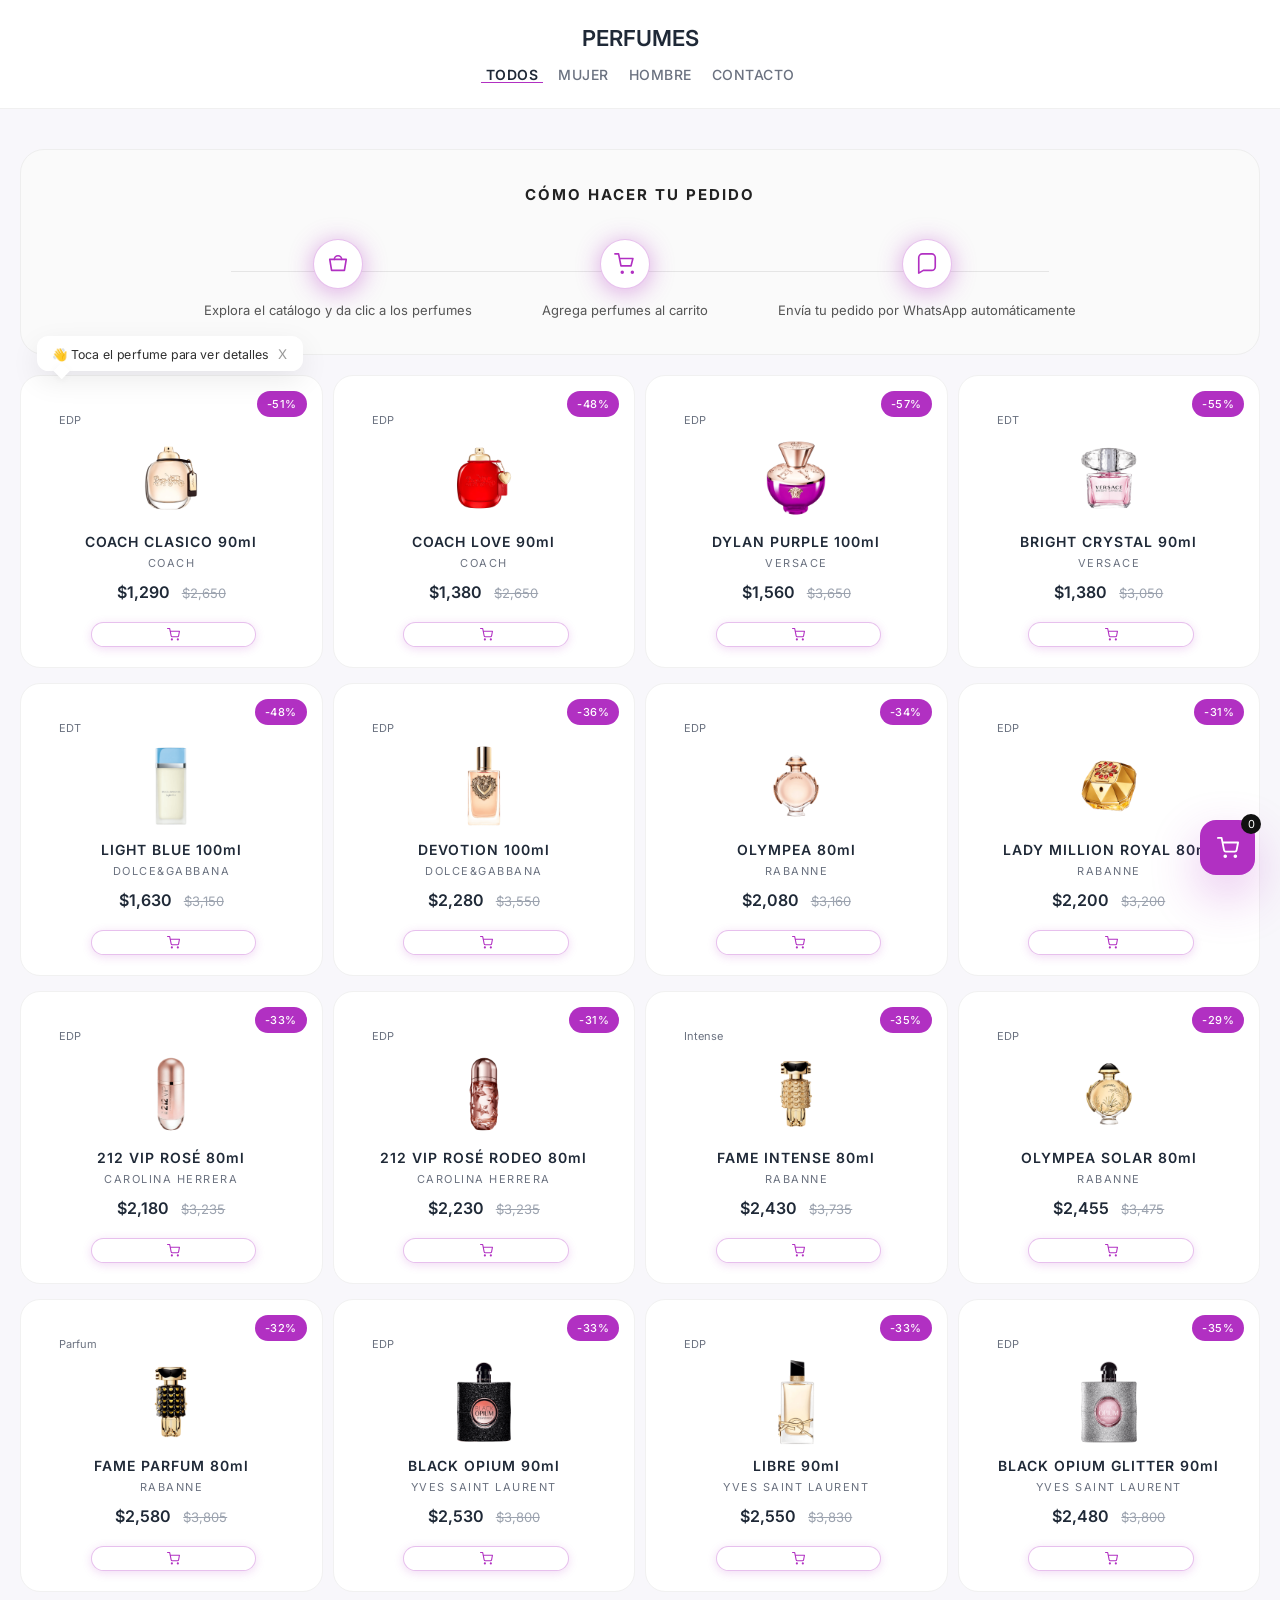
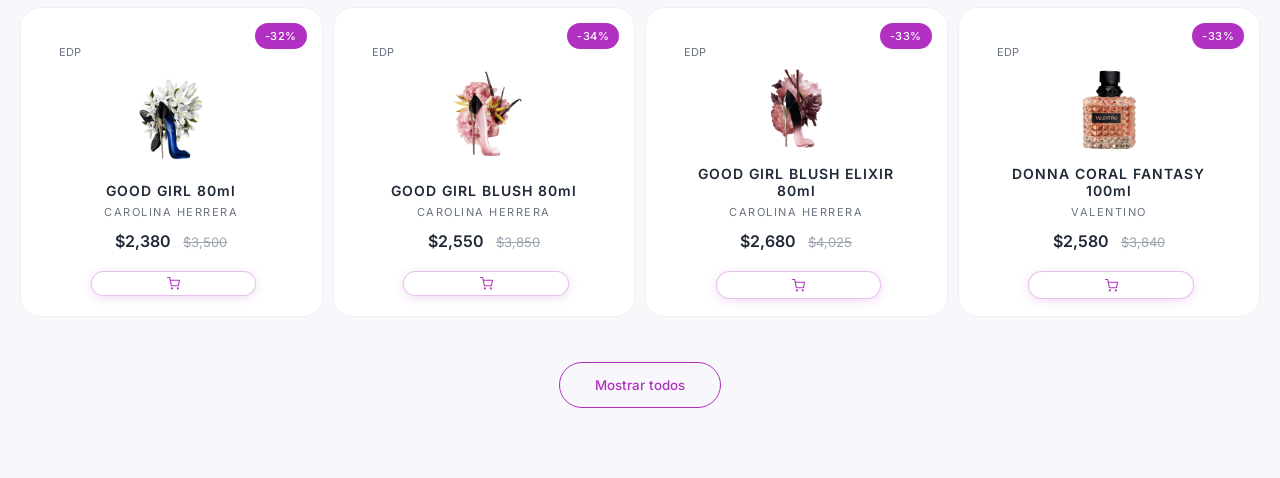
==== commit 06c6d2ef: "actulizado v.0.3" ====
--- a/index.html
+++ b/index.html
@@ -37,13 +37,51 @@
 
     <!-- CONTENIDO PRINCIPAL -->
     <main class="container">
-        
-        <div class="intro-explore">
+        <!--div class="intro-explore">
             <p>
                 Explora el catálogo. Toca cualquier perfume para ver notas,
                 temporadas y más información.
             </p>
-        </div>
+        </div>  -->
+       <div class="mini-info-block">
+            <h3>Cómo hacer tu pedido</h3>
+            <div class="mini-steps">
+                <div class="mini-step">
+                    <div class="mini-icon">
+                        <svg viewBox="0 0 24 24" fill="none" stroke="currentColor"
+                            stroke-width="1.8" stroke-linecap="round" stroke-linejoin="round">
+                            <path d="M3 7h18l-2 12H5L3 7z"/>
+                            <path d="M16 7a4 4 0 0 0-8 0"/>
+                        </svg>
+                    </div>
+                    <p>Explora el catálogo y da clic a los perfumes</p>
+                </div>
+
+                <div class="mini-step">
+                    <div class="mini-icon">
+                        <svg viewBox="0 0 24 24" fill="none" stroke="currentColor"
+                            stroke-width="1.8" stroke-linecap="round" stroke-linejoin="round">
+                            <circle cx="9" cy="21" r="1"></circle>
+                            <circle cx="20" cy="21" r="1"></circle>
+                            <path d="M1 1h4l2.6 13h11l2-8H6"></path>
+                        </svg>
+                    </div>
+                    <p>Agrega perfumes al carrito</p>
+                </div>
+
+                <div class="mini-step">
+                    <div class="mini-icon">
+                        <svg viewBox="0 0 24 24" fill="none" stroke="currentColor"
+                            stroke-width="1.8" stroke-linecap="round" stroke-linejoin="round">
+                            <path d="M21 15a4 4 0 0 1-4 4H8l-5 3V5a4 4 0 0 1 4-4h10a4 4 0 0 1 4 4z"/>
+                        </svg>
+                    </div>
+                    <p>Envía tu pedido por WhatsApp automáticamente</p>
+                </div>
+            </div>
+        </div>
+
+
 
         <section class="perfume-grid" id="perfumeGrid">
 
--- a/css/components.css
+++ b/css/components.css
@@ -48,7 +48,6 @@
     width: 50px;
     height: 50px;
     border-radius: 50%;
-    background: var(--color-primary);
     border: none;
     display: flex;
     align-items: center;
@@ -58,6 +57,8 @@
     pointer-events: none;
     transition: 0.3s ease;
     z-index: 1500;
+    background: #b130c2c5;
+    box-shadow: 0 5px 25px #b130c2c5;
 }
 
 .scroll-top svg {
--- a/css/catalogo.css
+++ b/css/catalogo.css
@@ -259,7 +259,7 @@
 @media (max-width: 640px) {
 
     .container {
-        margin: 24px auto;
+        margin: 15px auto;
     }
 
     .perfume-card {
@@ -469,3 +469,100 @@
                     0 20px 40px rgba(177,48,194,0.15);
     }
 }
+.mini-info-block {
+    text-align: center;
+    margin-bottom: 20px;
+    padding: 35px;
+    border-radius: 24px;
+    background: #fafafa;
+    border: 1px solid #eee;
+}
+
+.mini-info-block h3 {
+    font-size: 15px;
+    letter-spacing: 2px;
+    text-transform: uppercase;
+    margin-bottom: 35px;
+    color: #222;
+}
+
+/* CONTENEDOR */
+.mini-steps {
+    display: flex;
+    justify-content: center;
+    align-items: stretch;
+    gap: 70px;
+    position: relative;
+}
+
+/* LÍNEAS */
+.mini-steps::before {
+    content: "";
+    position: absolute;
+    top: 32px;
+    left: 15%;
+    right: 15%;
+    height: 1px;
+    background: #e5e5e5;
+    z-index: 0;
+}
+
+/* CADA PASO */
+.mini-step {
+    position: relative;
+    z-index: 1;
+    display: flex;
+    flex-direction: column;
+    align-items: center;
+    gap: 12px;
+}
+
+.mini-icon {
+    width: 50px;
+    height: 50px;
+    border-radius: 50%;
+    background: white;
+    border: 1px solid #b130c24d;
+    display: flex;
+    align-items: center;
+    justify-content: center;
+    color: #b130c2;
+    transition: 0.3s ease;
+    box-shadow: 0 3px 25px #b130c26c;
+}
+
+.mini-icon svg {
+    width: 22px;
+    height: 22px;
+}
+
+.mini-step:hover .mini-icon {
+    border-color: #b130c2;
+    box-shadow: 0 8px 20px rgba(177,48,194,0.15);
+}
+
+.mini-step p {
+    font-size: 13px;
+    color: #555;
+    line-height: 1.4;
+}
+
+@media (max-width: 640px) {
+
+    .mini-steps {
+        gap: 20px;
+    }
+
+    .mini-step {
+        max-width: 80px;
+    }
+
+    .mini-icon {
+        font-size: 18px;
+    }
+
+    .mini-step p {
+        font-size: 10px;
+    }
+
+}
--- a/css/carrito.css
+++ b/css/carrito.css
@@ -214,7 +214,7 @@
     display: flex;
     gap: 20px;
     margin-top: 35px;
-    margin-bottom: 20%;
+    margin-bottom: 35px;
     flex-direction: row;
     justify-content: space-around;
 }
@@ -233,6 +233,7 @@
     font-weight: 400;
     transition: 0.3s ease;
     height: 14px;
+    color: #26052e;
 }
 
 .btn-vaciar:hover {
@@ -263,3 +264,46 @@
     color: white;
     box-shadow: 0 10px 25px rgba(37,211,102,0.25);
 }
+/* ===== PREVIEW WHATSAPP ESTILO BURBUJA ===== */
+
+.cart-message-preview {
+    margin-top: 35px;
+    margin-bottom: 40px;
+}
+
+.cart-preview-title {
+    font-size: 11px;
+    letter-spacing: 1px;
+    color: #888;
+    margin-bottom: 12px;
+    text-transform: uppercase;
+}
+
+/* Burbuja */
+.cart-preview-box {
+    position: relative;
+    background: #e9f9ef;
+    border: 1px solid #c8f0d7;
+    border-radius: 18px;
+    padding: 18px 20px;
+    font-size: 13px;
+    line-height: 1.6;
+    white-space: pre-line;
+    color: #1f5132;
+    max-width: 85%;
+    box-shadow: 0 8px 20px rgba(0,0,0,0.05);
+}
+
+/* Punta de burbuja */
+.cart-preview-box::before {
+    content: "";
+    position: absolute;
+    left: -8px;
+    top: 18px;
+    width: 16px;
+    height: 16px;
+    background: #e9f9ef;
+    border-left: 1px solid #c8f0d7;
+    border-bottom: 1px solid #c8f0d7;
+    transform: rotate(45deg);
+}
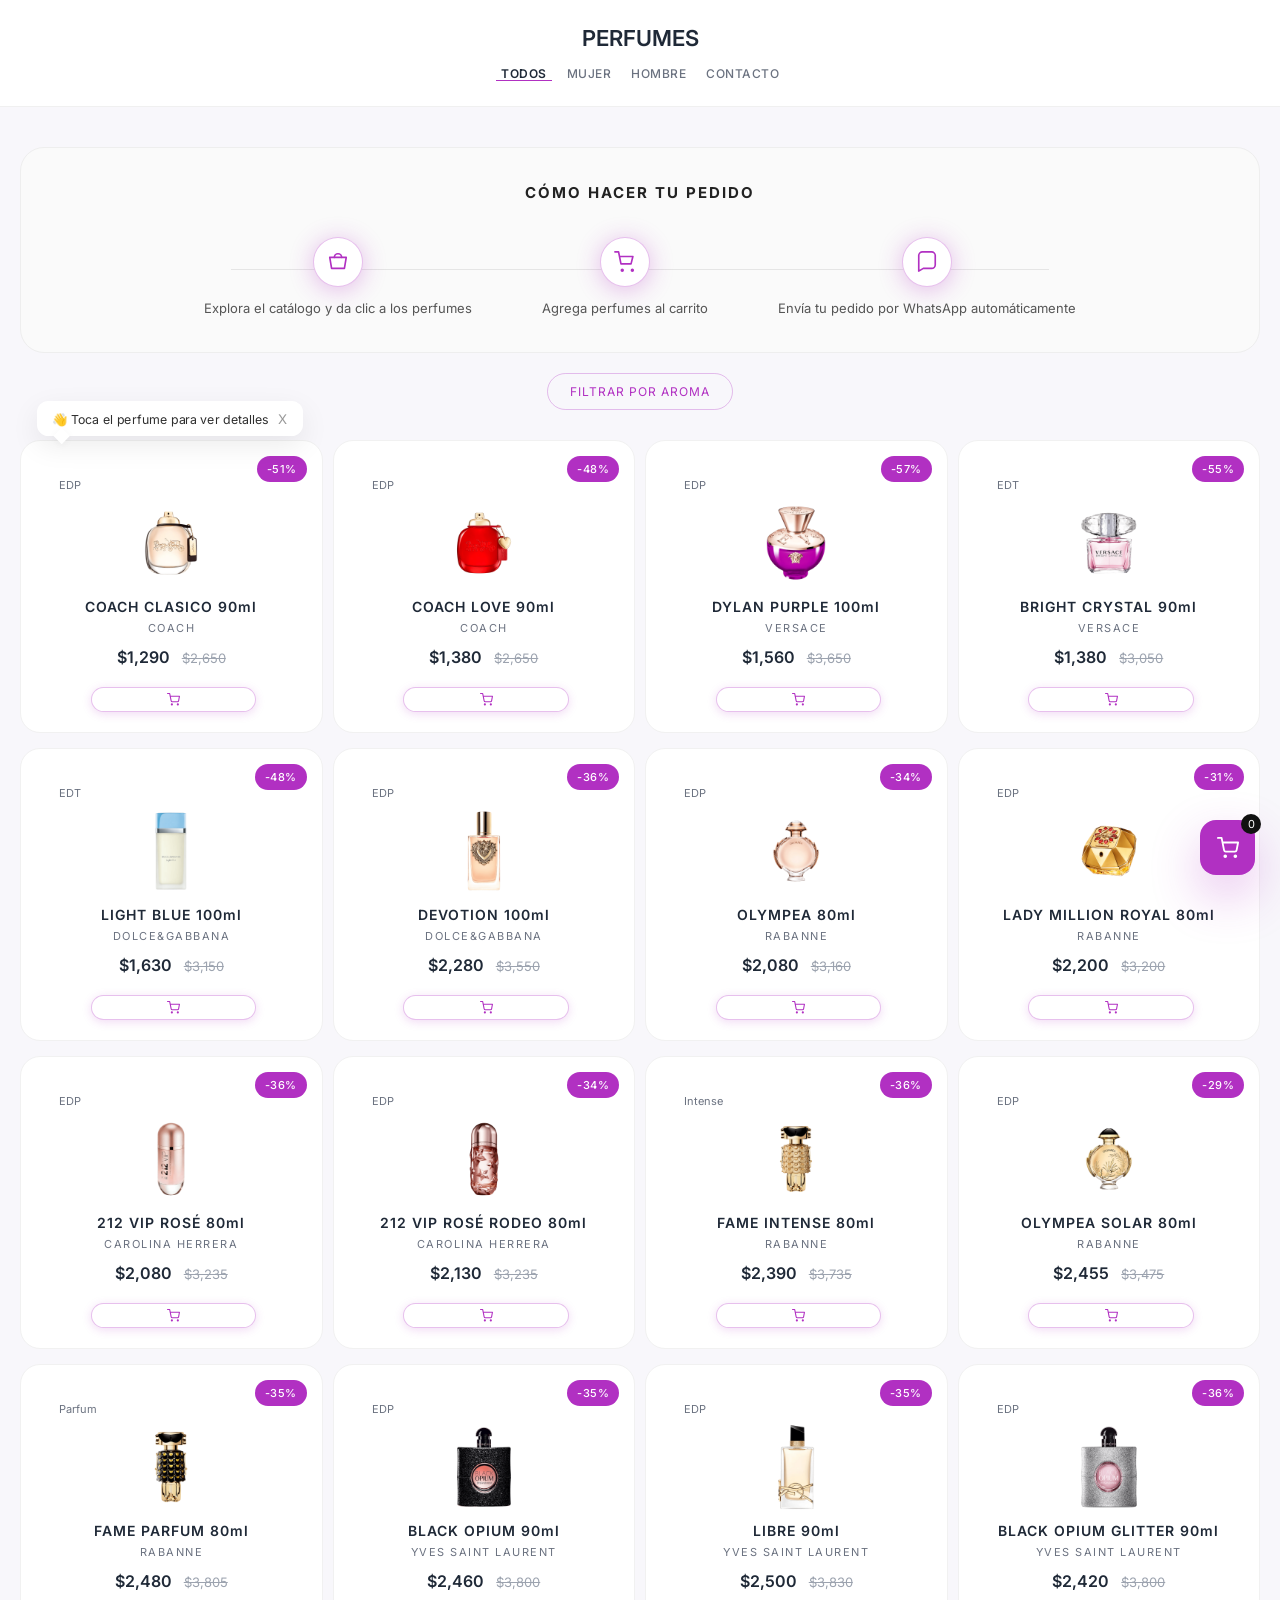
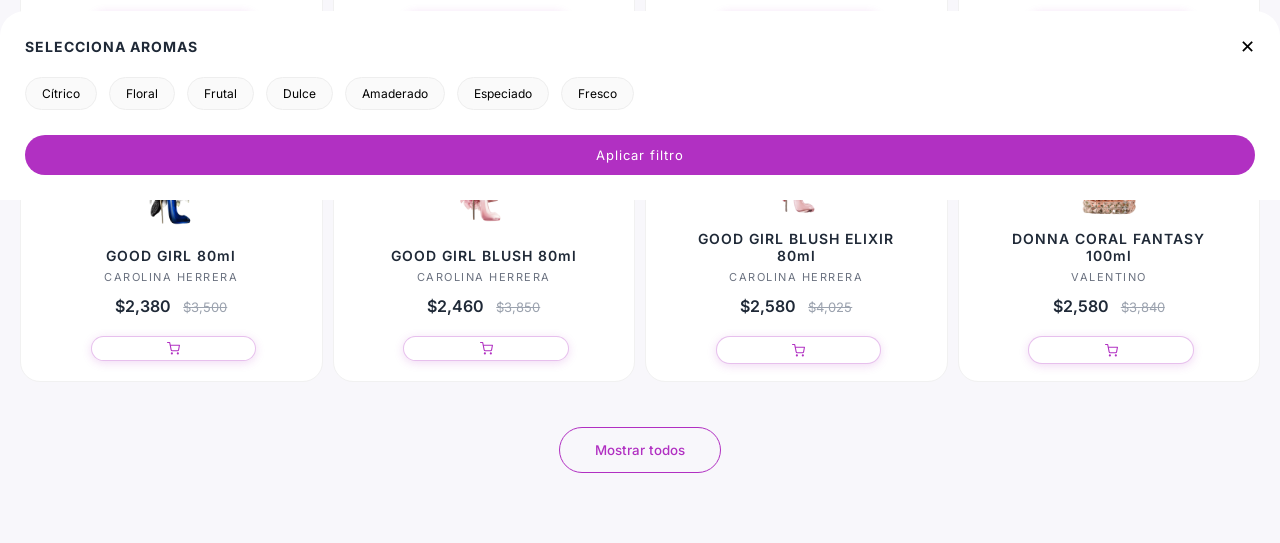
==== commit 302cfb14: ":memo: filtro aromas" ====
--- a/index.html
+++ b/index.html
@@ -5,17 +5,26 @@
     <meta name="viewport" content="width=device-width, initial-scale=1.0">
     <title>Auréa</title>
 
-    <!-- Google Fonts -->
     <link href="https://fonts.googleapis.com/css2?family=Playfair+Display:wght@500;600&family=Inter:wght@300;400;500&display=swap" rel="stylesheet">
 
-    <link rel="stylesheet" href="css/base.css">
-    <link rel="stylesheet" href="css/layout.css">
-    <link rel="stylesheet" href="css/components.css">
-    <link rel="stylesheet" href="css/catalogo.css">
-    <link rel="stylesheet" href="css/detalle.css">
-    <link rel="stylesheet" href="css/carrito.css">
-    <link rel="stylesheet" href="css/admin.css">
-
+    <!-- VERSION  -->
+    <script src="js/version.js"></script>
+    <script>
+        function versioned(path) {
+            return path + "?v=" + APP_VERSION;
+        }
+    </script>
+
+    <!-- CSS VERSIONADOS -->
+    <script>
+        document.write('<link rel="stylesheet" href="' + versioned('css/base.css') + '">');
+        document.write('<link rel="stylesheet" href="' + versioned('css/layout.css') + '">');
+        document.write('<link rel="stylesheet" href="' + versioned('css/components.css') + '">');
+        document.write('<link rel="stylesheet" href="' + versioned('css/catalogo.css') + '">');
+        document.write('<link rel="stylesheet" href="' + versioned('css/detalle.css') + '">');
+        document.write('<link rel="stylesheet" href="' + versioned('css/carrito.css') + '">');
+        document.write('<link rel="stylesheet" href="' + versioned('css/admin.css') + '">');
+    </script>
 
 </head>
 <body>
@@ -34,16 +43,10 @@
         </nav>
     </header>
     
-
     <!-- CONTENIDO PRINCIPAL -->
     <main class="container">
-        <!--div class="intro-explore">
-            <p>
-                Explora el catálogo. Toca cualquier perfume para ver notas,
-                temporadas y más información.
-            </p>
-        </div>  -->
-       <div class="mini-info-block">
+        
+        <div class="mini-info-block">
             <h3>Cómo hacer tu pedido</h3>
             <div class="mini-steps">
                 <div class="mini-step">
@@ -78,13 +81,70 @@
                     </div>
                     <p>Envía tu pedido por WhatsApp automáticamente</p>
                 </div>
-            </div>
-        </div>
-
-
+                
+            </div>
+            <!--
+            <div class="trust-social">
+                <a href="https://instagram.com/jhon.htz" target="_blank" class="social-link">
+                    <svg viewBox="0 0 24 24" fill="none" stroke="currentColor"
+                        stroke-width="1.8" stroke-linecap="round" stroke-linejoin="round">
+                        <rect x="2" y="2" width="20" height="20" rx="5"/>
+                        <circle cx="12" cy="12" r="4"/>
+                        <circle cx="18" cy="6" r="1"/>
+                    </svg>
+                    jhon.htz
+                </a>
+                
+                <a href="https://facebook.com/perfumescam" target="_blank" class="social-link">
+                    <svg viewBox="0 0 24 24" fill="none" stroke="currentColor"
+                        stroke-width="1.8" stroke-linecap="round" stroke-linejoin="round">
+                        <path d="M18 2h-3a5 5 0 0 0-5 5v3H7v4h3v8h4v-8h3l1-4h-4V7a1 1 0 0 1 1-1h3z"/>
+                    </svg>
+                    perfumescam
+                
+            </div> </a> -->
+        </div>
+
+        <!--
+        <button class="filter-btn sort-btn" data-sort="random">Aleatorio</button>
+        <button class="filter-btn sort-btn" data-sort="price-desc">Mayor precio</button>
+        <button class="filter-btn sort-btn" data-sort="price-asc">Menor precio</button>
+        -->
+
+        <div class="aroma-filter-trigger">
+            <button id="openAromaFilter" class="aroma-btn">
+                Filtrar por aroma
+            </button>
+        </div>
+
+        <!-- PANEL DESLIZANTE -->
+        <div id="aromaOverlay" class="aroma-overlay"></div>
+
+        <div id="aromaPanel" class="aroma-panel">
+
+            <div class="aroma-header">
+                <h3>Selecciona aromas</h3>
+                <button id="closeAromaFilter">✕</button>
+            </div>
+
+            <div class="aroma-options">
+                <button class="aroma-chip" data-aroma="citricos">Cítrico</button>
+                <button class="aroma-chip" data-aroma="florales">Floral</button>
+                <button class="aroma-chip" data-aroma="frutales">Frutal</button>
+                <button class="aroma-chip" data-aroma="dulces">Dulce</button>
+                <button class="aroma-chip" data-aroma="maderas">Amaderado</button>
+                <button class="aroma-chip" data-aroma="especias">Especiado</button>
+                <button class="aroma-chip" data-aroma="natural_sintetico">Fresco</button>
+            </div>
+
+            <button id="applyAromaFilter" class="apply-aroma-btn">
+                Aplicar filtro
+            </button>
+
+        </div>
 
         <section class="perfume-grid" id="perfumeGrid">
-
+             
             <!-- Card ejemplo (luego se generarán dinámicamente) -->
             <a href="perfume.html?id=1" class="perfume-card" data-genero="mujer">
                 
@@ -100,6 +160,7 @@
                 </div>
             </a>
         </section>
+
     </main>
 
     <button id="adminToggle" class="admin-toggle">+</button>
@@ -229,21 +290,20 @@
         </div>
     </div>
 
-
-    <script src="data/iconsUso.js"></script>
-    <script src="data/notas.js"></script>
-    <script src="data/imagenes.js"></script>
+   <!-- JS VERSIONADOS -->
     <script>
-        document.write(
-            '<script src="data/perfumes.js?v=' + Date.now() + '"><\/script>'
-        );
+        document.write('<script src="' + versioned('data/iconsUso.js') + '"><\/script>');
+        document.write('<script src="' + versioned('data/notas.js') + '"><\/script>');
+        document.write('<script src="' + versioned('data/imagenes.js') + '"><\/script>');
+        document.write('<script src="' + versioned('data/perfumes.js') + '"><\/script>');
+        document.write('<script src="' + versioned('js/core.js') + '"><\/script>');
+        document.write('<script src="' + versioned('js/catalogo.js') + '"><\/script>');
+        document.write('<script src="' + versioned('js/admin.js') + '"><\/script>');
+        document.write('<script src="' + versioned('js/cart.js') + '"><\/script>');
+        document.write('<script src="' + versioned('script.js') + '"><\/script>');
     </script>
 
-    <script src="js/core.js"></script>
-    <script src="js/catalogo.js"></script>
-    <script src="js/admin.js"></script>
-    <script src="js/cart.js"></script>
-    <script src="script.js"></script>
+    <!-- CARRITO FLOTANTE -->
 
     <a href="carrito.html" class="cart-floating">
         <svg viewBox="0 0 24 24" fill="none" stroke="currentColor"
